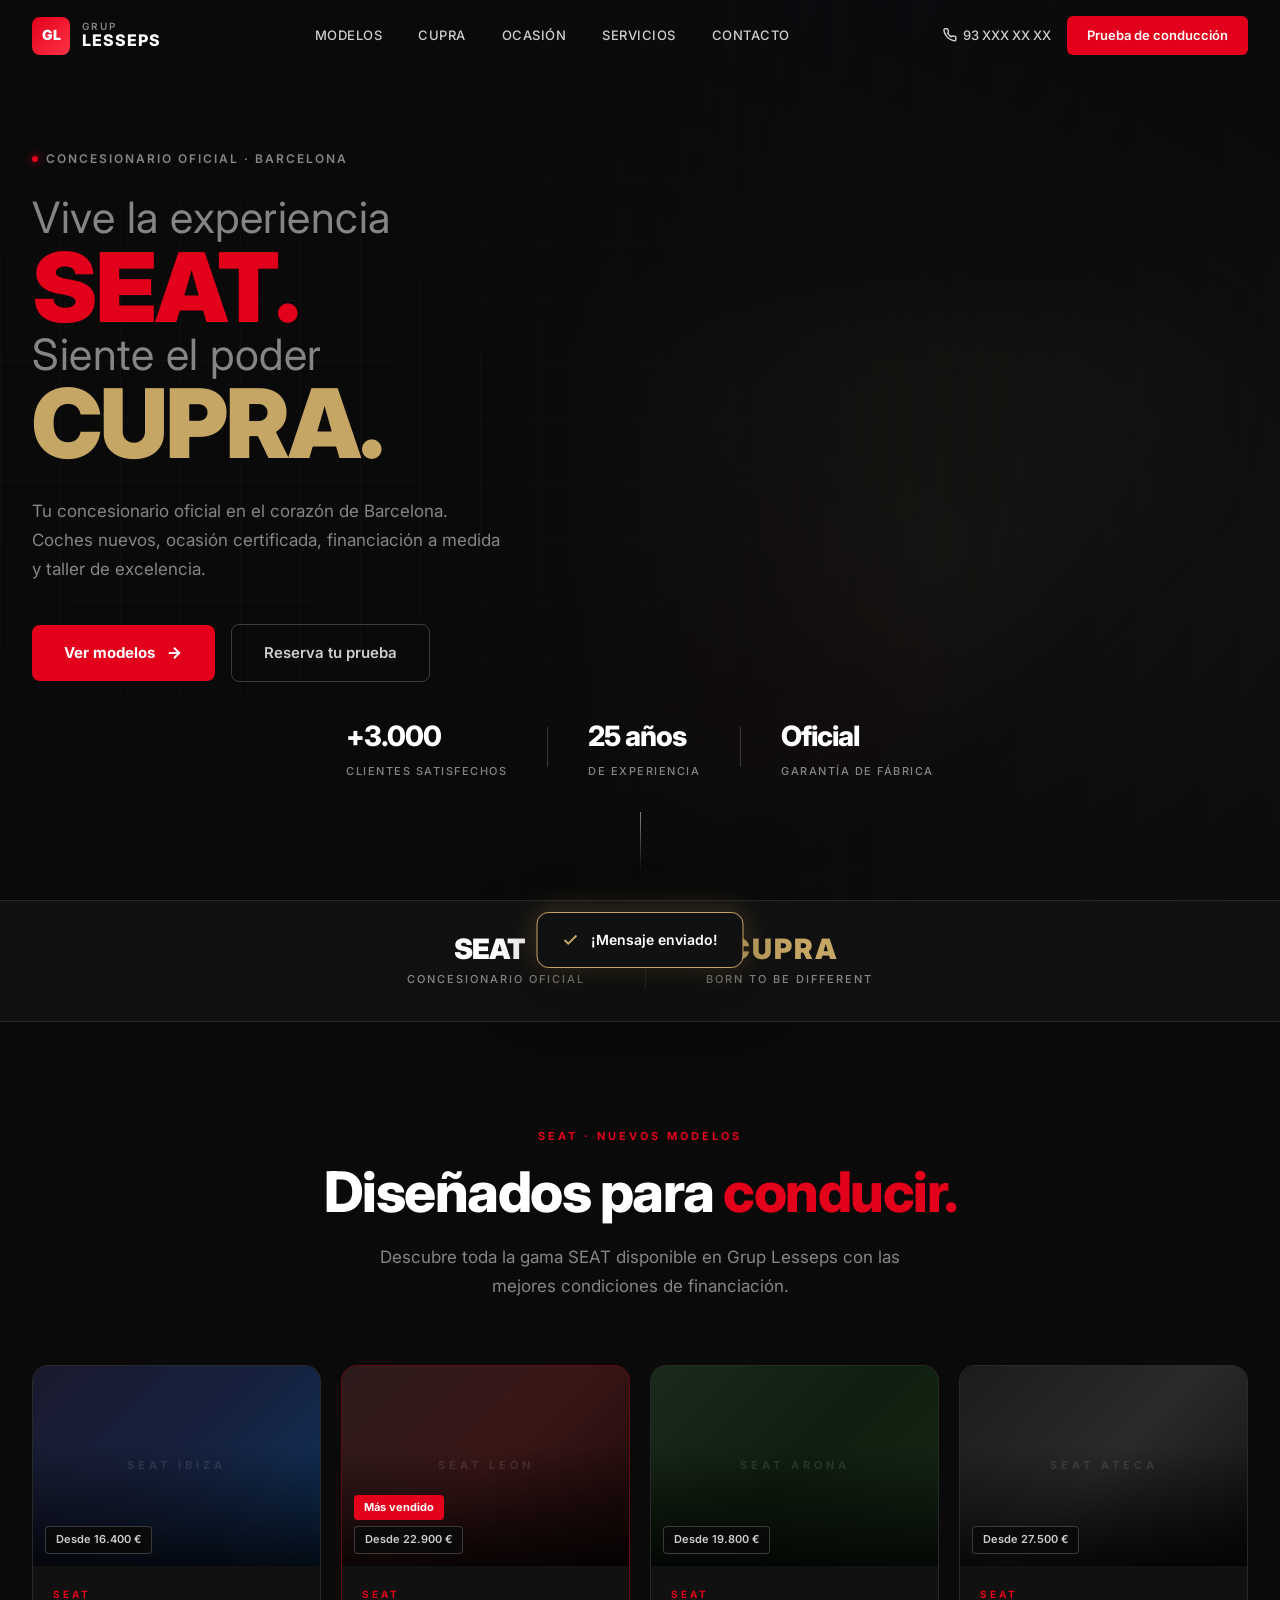
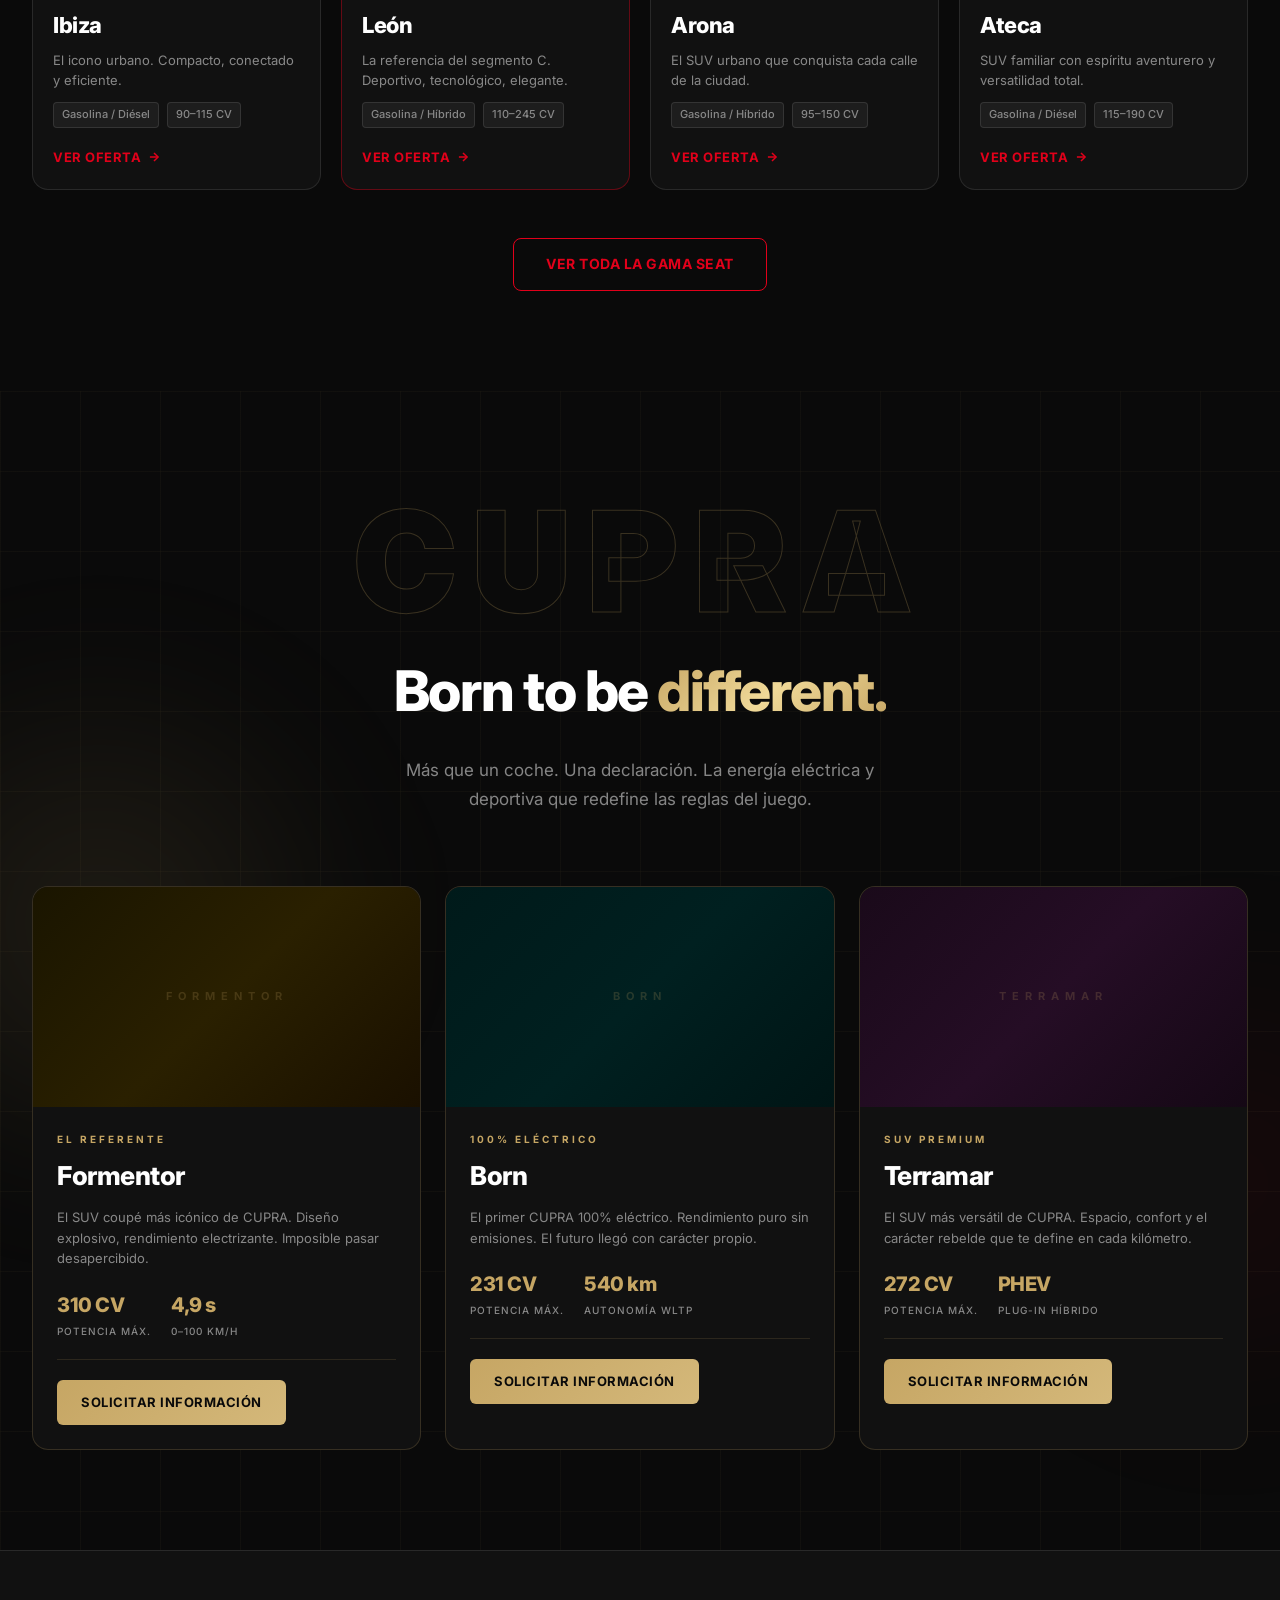
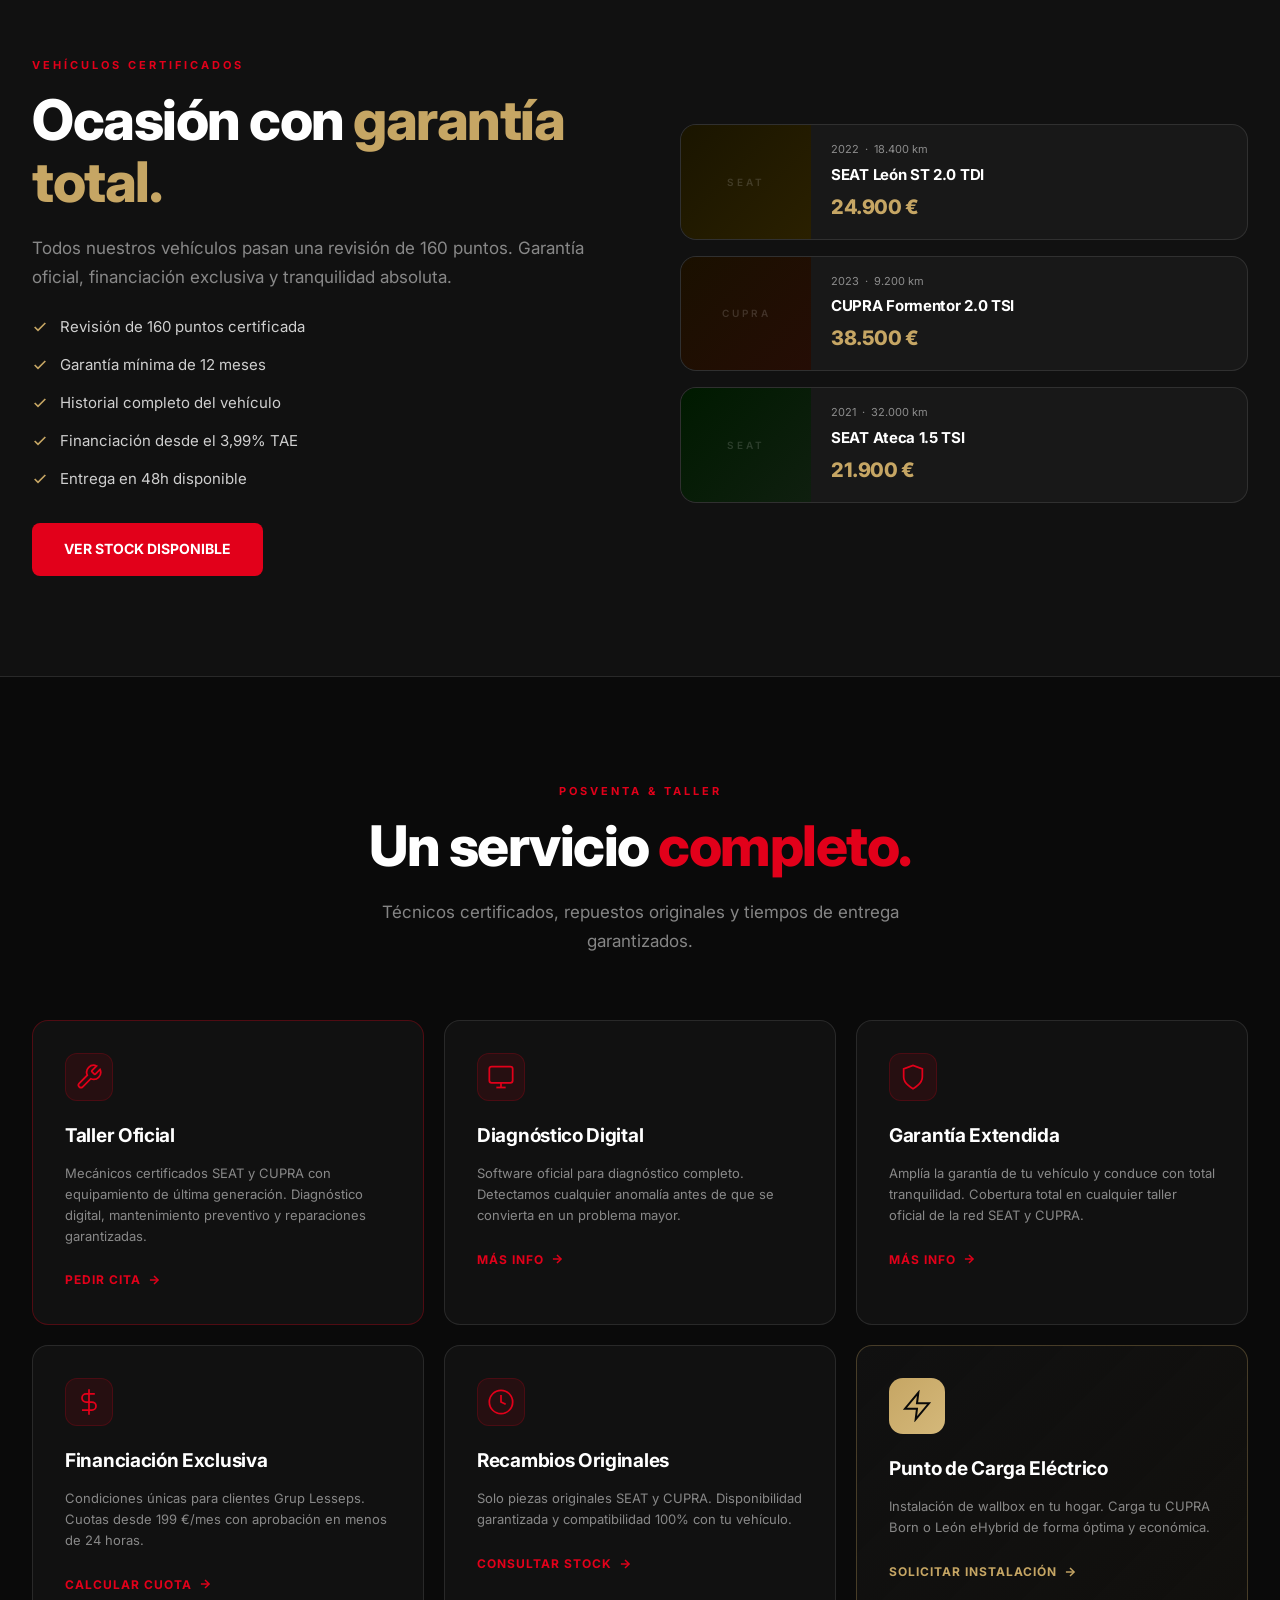
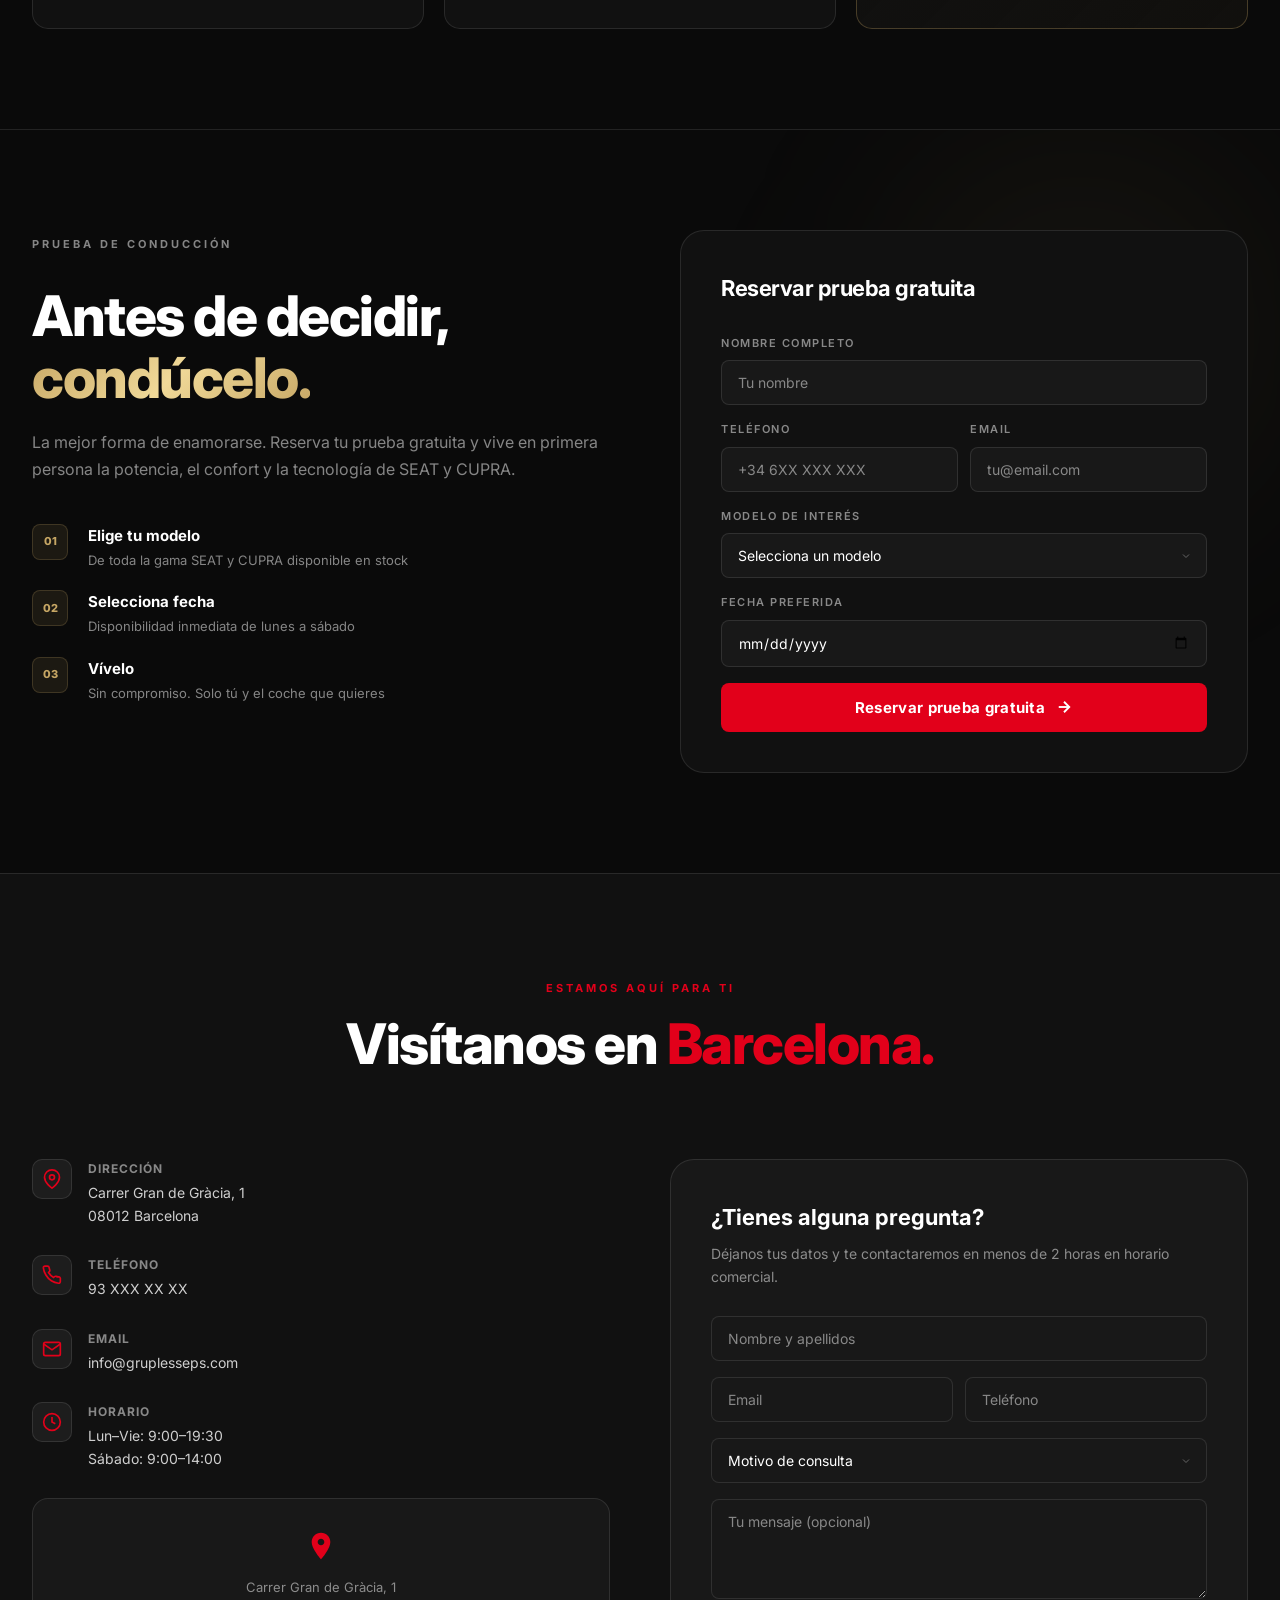
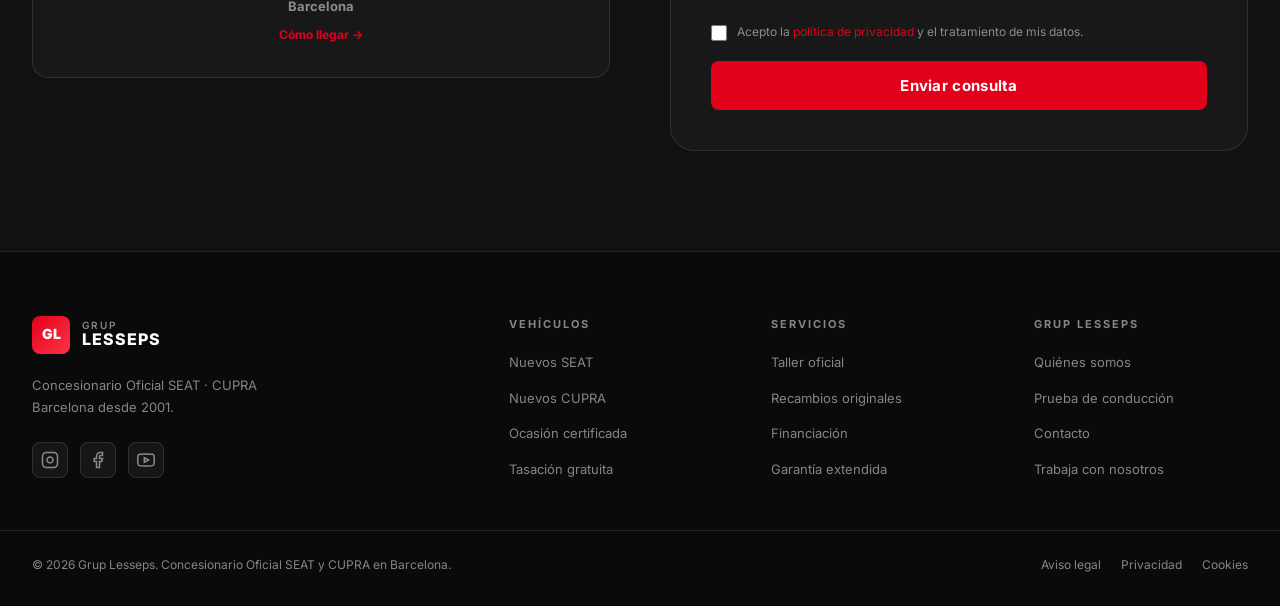
==== grup-lesseps/standalone.html @ 33f7c31c "Add standalone self-contained version of Grup Lesseps landing page Single HTML file with all CSS and" ====
<!DOCTYPE html>
<html lang="es">
<head>
<meta charset="UTF-8">
<meta name="viewport" content="width=device-width, initial-scale=1.0">
<title>Grup Lesseps | Concesionario Oficial SEAT · CUPRA · Barcelona</title>
<meta name="description" content="Concesionario oficial SEAT y CUPRA en Barcelona. Coches nuevos, vehículos de ocasión, financiación y taller oficial.">
<link rel="preconnect" href="https://fonts.googleapis.com">
<link rel="preconnect" href="https://fonts.gstatic.com" crossorigin>
<link href="https://fonts.googleapis.com/css2?family=Inter:wght@300;400;500;600;700;800;900&display=swap" rel="stylesheet">
<style>
:root{--black:#0a0a0a;--black-2:#111111;--black-3:#181818;--grey-text:#888888;--white:#ffffff;--white-80:rgba(255,255,255,0.8);--white-50:rgba(255,255,255,0.5);--white-20:rgba(255,255,255,0.2);--white-10:rgba(255,255,255,0.1);--white-05:rgba(255,255,255,0.05);--seat-red:#E2001A;--seat-red-dark:#b80015;--seat-red-glow:rgba(226,0,26,0.3);--cupra-copper:#C6A664;--cupra-copper-light:#d4b87a;--cupra-copper-glow:rgba(198,166,100,0.3);--nav-h:72px;--section-pad:100px;--container:1280px;--radius-md:16px;--radius-lg:24px;--ease:cubic-bezier(0.25,0.46,0.45,0.94);--ease-spring:cubic-bezier(0.34,1.56,0.64,1)}
*,*::before,*::after{box-sizing:border-box;margin:0;padding:0}
html{scroll-behavior:smooth}
body{background:var(--black);color:var(--white);font-family:'Inter',-apple-system,BlinkMacSystemFont,sans-serif;line-height:1.6;overflow-x:hidden;-webkit-font-smoothing:antialiased}
a{text-decoration:none;color:inherit}ul{list-style:none}
input,select,textarea,button{font-family:inherit;outline:none;border:none}
.text-accent-red{color:var(--seat-red)}.text-accent-copper{color:var(--cupra-copper)}
.cupra-gradient{background:linear-gradient(135deg,var(--cupra-copper),#f0d998,var(--cupra-copper));-webkit-background-clip:text;-webkit-text-fill-color:transparent;background-clip:text}
.seat-color{color:var(--seat-red)}.cupra-color{color:var(--cupra-copper)}
.reveal{opacity:0;transform:translateY(40px);transition:opacity .7s var(--ease),transform .7s var(--ease)}
.reveal.visible{opacity:1;transform:translateY(0)}

/* NAV */
.nav-header{position:fixed;top:0;left:0;right:0;z-index:1000;height:var(--nav-h);transition:background .4s,border-color .4s;border-bottom:1px solid transparent}
.nav-header.scrolled{background:rgba(10,10,10,.92);backdrop-filter:blur(20px);border-color:var(--white-10)}
.nav-inner{max-width:var(--container);margin:0 auto;padding:0 32px;height:100%;display:flex;align-items:center;justify-content:space-between;gap:24px}
.nav-logo{display:flex;align-items:center;gap:12px;flex-shrink:0}
.logo-mark{width:38px;height:38px;background:linear-gradient(135deg,var(--seat-red),#ff3347);border-radius:8px;display:flex;align-items:center;justify-content:center}
.logo-gl{font-size:14px;font-weight:900;color:white;letter-spacing:-.5px}
.logo-text{display:flex;flex-direction:column;line-height:1.1}
.logo-grup{font-size:10px;font-weight:600;letter-spacing:2px;color:var(--white-50);text-transform:uppercase}
.logo-lesseps{font-size:16px;font-weight:800;letter-spacing:1px}
.nav-links{display:flex;align-items:center;gap:36px}
.nav-links a{font-size:13px;font-weight:500;letter-spacing:.5px;color:var(--white-80);transition:color .2s;text-transform:uppercase}
.nav-links a:hover{color:var(--white)}
.nav-actions{display:flex;align-items:center;gap:16px;flex-shrink:0}
.btn-ghost-nav{display:flex;align-items:center;gap:6px;font-size:13px;font-weight:500;color:var(--white-80)}
.btn-primary-nav{background:var(--seat-red);color:white;padding:9px 20px;border-radius:6px;font-size:13px;font-weight:600;transition:background .2s,transform .2s}
.btn-primary-nav:hover{background:var(--seat-red-dark);transform:translateY(-1px)}
.nav-hamburger{display:none;flex-direction:column;gap:5px;background:none;cursor:pointer;padding:4px}
.nav-hamburger span{display:block;width:22px;height:2px;background:var(--white);border-radius:2px;transition:transform .3s,opacity .3s}

/* HERO */
.hero{position:relative;min-height:100vh;display:flex;flex-direction:column;justify-content:center;overflow:hidden;padding-top:var(--nav-h)}
.hero-bg{position:absolute;inset:0;z-index:0}
.hero-bg-car{position:absolute;inset:0;background:radial-gradient(ellipse 120% 80% at 70% 60%,rgba(30,30,30,.6) 0%,transparent 70%),linear-gradient(135deg,#1a1a2e 0%,#0f0f1a 30%,#0a0a0a 60%);will-change:transform}
.hero-bg-car::after{content:'';position:absolute;right:5%;bottom:10%;width:50%;height:55%;background:conic-gradient(from 200deg at 60% 80%,transparent 0%,rgba(226,0,26,.06) 20%,rgba(198,166,100,.08) 40%,transparent 60%);filter:blur(40px)}
.hero-overlay{position:absolute;inset:0;background:linear-gradient(to right,rgba(10,10,10,.97) 35%,rgba(10,10,10,.2) 100%)}
.hero-grid-overlay{position:absolute;inset:0;background-image:linear-gradient(rgba(255,255,255,.025) 1px,transparent 1px),linear-gradient(90deg,rgba(255,255,255,.025) 1px,transparent 1px);background-size:60px 60px;-webkit-mask-image:radial-gradient(ellipse 70% 80% at 15% 50%,black 20%,transparent 80%);mask-image:radial-gradient(ellipse 70% 80% at 15% 50%,black 20%,transparent 80%)}
.hero-content{position:relative;z-index:2;max-width:var(--container);margin:0 auto;padding:0 32px;width:100%}
.hero-badge{display:inline-flex;align-items:center;gap:8px;font-size:12px;font-weight:600;letter-spacing:2px;text-transform:uppercase;color:var(--white-50);margin-bottom:28px}
.badge-dot{width:6px;height:6px;border-radius:50%;background:var(--seat-red);box-shadow:0 0 10px var(--seat-red);animation:pulse-dot 2s infinite}
@keyframes pulse-dot{0%,100%{box-shadow:0 0 6px var(--seat-red)}50%{box-shadow:0 0 18px var(--seat-red),0 0 35px var(--seat-red-glow)}}
.hero-title{display:flex;flex-direction:column;gap:0;font-size:clamp(52px,7.5vw,100px);font-weight:900;line-height:1;letter-spacing:-2px;margin-bottom:28px;max-width:720px;animation:fadeInUp .9s var(--ease) both}
.hero-title-line1,.hero-title-line2{display:block;font-size:.45em;font-weight:400;letter-spacing:.5px;color:var(--white-50);margin-bottom:2px}
.hero-title-brand{display:block;line-height:.95}
.hero-sub{font-size:17px;color:var(--white-50);max-width:480px;line-height:1.7;margin-bottom:40px;animation:fadeInUp .9s .15s var(--ease) both}
.hero-ctas{display:flex;align-items:center;gap:16px;flex-wrap:wrap;animation:fadeInUp .9s .28s var(--ease) both}
.btn-hero-primary{display:inline-flex;align-items:center;gap:10px;background:var(--seat-red);color:white;padding:16px 32px;border-radius:8px;font-size:15px;font-weight:700;transition:background .25s,transform .25s,box-shadow .25s}
.btn-hero-primary:hover{background:var(--seat-red-dark);transform:translateY(-2px);box-shadow:0 12px 40px var(--seat-red-glow)}
.btn-hero-ghost{display:inline-flex;align-items:center;gap:10px;border:1.5px solid var(--white-20);color:var(--white-80);padding:16px 32px;border-radius:8px;font-size:15px;font-weight:600;transition:border-color .25s,color .25s,background .25s}
.btn-hero-ghost:hover{border-color:var(--white-50);color:white;background:var(--white-05)}
.hero-stats{position:relative;z-index:2;max-width:var(--container);margin:0 auto;padding:32px 32px 48px;display:flex;align-items:center;gap:40px;animation:fadeInUp .9s .42s var(--ease) both}
.hero-stat{display:flex;flex-direction:column;gap:4px}
.stat-val{font-size:28px;font-weight:800;letter-spacing:-1px}
.stat-label{font-size:11px;font-weight:500;color:var(--white-50);text-transform:uppercase;letter-spacing:1.5px}
.hero-stat-divider{width:1px;height:40px;background:var(--white-20)}
.hero-scroll-indicator{position:absolute;bottom:28px;left:50%;transform:translateX(-50%);z-index:2;animation:fadeInUp 1s .6s var(--ease) both}
.scroll-line{width:1px;height:60px;background:linear-gradient(to bottom,var(--white-50),transparent);animation:scroll-anim 2s ease-in-out infinite}
@keyframes scroll-anim{0%{transform:scaleY(0);transform-origin:top}50%{transform:scaleY(1);transform-origin:top}51%{transform:scaleY(1);transform-origin:bottom}100%{transform:scaleY(0);transform-origin:bottom}}
@keyframes fadeInUp{from{opacity:0;transform:translateY(30px)}to{opacity:1;transform:translateY(0)}}

/* BRANDS STRIP */
.brands-strip{background:var(--black-2);border-top:1px solid var(--white-10);border-bottom:1px solid var(--white-10);display:flex;align-items:center;justify-content:center;padding:32px}
.brand-item{display:flex;flex-direction:column;align-items:center;gap:8px;padding:0 60px}
.brand-svg-seat{height:30px;width:auto;color:var(--white)}
.brand-svg-cupra{height:30px;width:auto;color:var(--cupra-copper)}
.brand-label{font-size:11px;font-weight:500;letter-spacing:2px;text-transform:uppercase;color:var(--white-50)}
.brand-divider{width:1px;height:56px;background:var(--white-10)}

/* SECTION COMMON */
.section-header{max-width:var(--container);margin:0 auto;padding:0 32px 64px;text-align:center}
.section-tag{display:inline-block;font-size:11px;font-weight:700;letter-spacing:3px;text-transform:uppercase;color:var(--seat-red);margin-bottom:16px}
.tag-white{color:var(--white-50)!important}
.section-title{font-size:clamp(32px,5vw,56px);font-weight:800;letter-spacing:-1.5px;line-height:1.1;margin-bottom:20px}
.section-sub{font-size:17px;color:var(--white-50);max-width:560px;margin:0 auto;line-height:1.7}
.section-cta-wrap{text-align:center;margin-top:48px}
.btn-outline-red{display:inline-flex;align-items:center;gap:8px;border:1.5px solid var(--seat-red);color:var(--seat-red);padding:14px 32px;border-radius:8px;font-size:14px;font-weight:700;letter-spacing:.5px;text-transform:uppercase;transition:background .25s,color .25s}
.btn-outline-red:hover{background:var(--seat-red);color:white}
.btn-primary-red{display:inline-flex;align-items:center;gap:10px;background:var(--seat-red);color:white;padding:15px 32px;border-radius:8px;font-size:14px;font-weight:700;text-transform:uppercase;margin-top:32px;transition:background .25s,transform .25s,box-shadow .25s}
.btn-primary-red:hover{background:var(--seat-red-dark);transform:translateY(-2px);box-shadow:0 12px 40px var(--seat-red-glow)}

/* MODELS */
.models-section{padding:var(--section-pad) 0}
.models-grid{max-width:var(--container);margin:0 auto;padding:0 32px;display:grid;grid-template-columns:repeat(4,1fr);gap:20px}
.model-card{background:var(--black-2);border:1px solid var(--white-10);border-radius:var(--radius-md);overflow:hidden;transition:border-color .3s,transform .3s}
.model-card:hover{border-color:var(--seat-red);transform:translateY(-4px)}
.model-card-featured{border-color:rgba(226,0,26,.4)}
.model-img-wrap{position:relative;height:200px;overflow:hidden}
.model-img{width:100%;height:100%;position:relative;display:flex;align-items:center;justify-content:center;font-size:11px;font-weight:700;letter-spacing:4px;text-transform:uppercase;transition:transform .5s var(--ease)}
.model-card:hover .model-img{transform:scale(1.05)}
.seat-ibiza-bg{background:linear-gradient(135deg,#1a1a2e,#16213e,#0f3460)}
.seat-leon-bg{background:linear-gradient(135deg,#2d1b1b,#3a1616,#1a0808)}
.seat-arona-bg{background:linear-gradient(135deg,#1a2a1a,#0f1f0f,#162816)}
.seat-ateca-bg{background:linear-gradient(135deg,#1c1c1c,#2a2a2a,#111)}
.model-img::before{content:attr(data-label);color:rgba(255,255,255,.12);position:absolute}
.model-img-overlay{position:absolute;inset:0;display:flex;flex-direction:column;justify-content:flex-end;padding:12px;gap:6px;z-index:2;background:linear-gradient(to top,rgba(0,0,0,.8) 0%,transparent 60%)}
.model-badge{display:inline-block;background:rgba(10,10,10,.85);border:1px solid var(--white-20);color:var(--white-80);font-size:11px;font-weight:600;padding:4px 10px;border-radius:4px;width:fit-content;backdrop-filter:blur(10px)}
.model-badge-hot{display:inline-block;background:var(--seat-red);color:white;font-size:11px;font-weight:700;padding:4px 10px;border-radius:4px;width:fit-content}
.model-info{padding:20px}
.model-brand-tag{font-size:10px;font-weight:700;letter-spacing:3px;text-transform:uppercase;margin-bottom:6px}
.seat-tag{color:var(--seat-red)}.cupra-tag{color:var(--cupra-copper)}
.model-name{font-size:22px;font-weight:800;letter-spacing:-.5px;margin-bottom:8px}
.model-desc{font-size:13px;color:var(--white-50);margin-bottom:12px;line-height:1.5}
.model-specs{display:flex;gap:8px;flex-wrap:wrap;margin-bottom:16px}
.model-specs span{font-size:11px;font-weight:500;color:var(--grey-text);background:var(--white-05);border:1px solid var(--white-10);padding:3px 8px;border-radius:4px}
.model-cta{display:inline-flex;align-items:center;gap:6px;font-size:13px;font-weight:700;color:var(--seat-red);text-transform:uppercase;letter-spacing:.5px;transition:gap .2s}
.model-cta:hover{gap:10px}

/* CUPRA */
.cupra-section{position:relative;padding:var(--section-pad) 0;overflow:hidden;background:var(--black)}
.cupra-bg{position:absolute;inset:0;pointer-events:none}
.cupra-grid{position:absolute;inset:0;background-image:linear-gradient(rgba(198,166,100,.04) 1px,transparent 1px),linear-gradient(90deg,rgba(198,166,100,.04) 1px,transparent 1px);background-size:80px 80px}
.cupra-glow-left{position:absolute;left:-200px;top:20%;width:600px;height:600px;background:radial-gradient(circle,rgba(198,166,100,.12) 0%,transparent 70%);filter:blur(60px)}
.cupra-glow-right{position:absolute;right:-200px;bottom:10%;width:500px;height:500px;background:radial-gradient(circle,rgba(226,0,26,.08) 0%,transparent 70%);filter:blur(80px)}
.cupra-content{position:relative;z-index:2;max-width:var(--container);margin:0 auto;padding:0 32px}
.cupra-header{text-align:center;margin-bottom:72px}
.cupra-logo-big{font-size:clamp(60px,12vw,140px);font-weight:900;letter-spacing:16px;color:transparent;-webkit-text-stroke:1px rgba(198,166,100,.25);line-height:1;margin-bottom:16px;user-select:none}
.cupra-title{font-size:clamp(32px,5vw,56px);font-weight:800;letter-spacing:-1.5px;margin-bottom:20px}
.cupra-sub{font-size:17px;color:var(--white-50);max-width:520px;margin:0 auto;line-height:1.7}
.cupra-models-row{display:grid;grid-template-columns:repeat(3,1fr);gap:24px}
.cupra-model-card{background:var(--black-2);border:1px solid rgba(198,166,100,.2);border-radius:var(--radius-md);overflow:hidden;transition:border-color .3s,transform .3s}
.cupra-model-card:hover{border-color:var(--cupra-copper);transform:translateY(-4px)}
.cupra-car-visual{height:220px;position:relative;display:flex;align-items:center;justify-content:center}
.formentor-bg{background:linear-gradient(135deg,#1a1500,#2a2000,#1a1000)}
.born-bg{background:linear-gradient(135deg,#001a1a,#002020,#001515)}
.terramar-bg{background:linear-gradient(135deg,#1a0a1a,#250d25,#150815)}
.cupra-car-visual::after{content:attr(data-model);font-size:11px;font-weight:700;letter-spacing:6px;color:rgba(198,166,100,.2);text-transform:uppercase}
.cupra-model-content{padding:24px}
.cupra-model-label{font-size:10px;font-weight:700;letter-spacing:3px;text-transform:uppercase;color:var(--cupra-copper);margin-bottom:8px}
.cupra-model-name{font-size:26px;font-weight:800;letter-spacing:-.5px;margin-bottom:10px}
.cupra-model-content p{font-size:13px;color:var(--white-50);line-height:1.6;margin-bottom:20px}
.cupra-spec-row{display:flex;gap:20px;margin-bottom:20px;padding-bottom:20px;border-bottom:1px solid rgba(198,166,100,.15)}
.cupra-spec{display:flex;flex-direction:column;gap:2px}
.cupra-spec-val{font-size:20px;font-weight:800;color:var(--cupra-copper);letter-spacing:-.5px}
.cupra-spec-key{font-size:10px;font-weight:500;letter-spacing:1px;text-transform:uppercase;color:var(--white-50)}
.btn-cupra{display:inline-flex;align-items:center;gap:8px;background:linear-gradient(135deg,var(--cupra-copper),var(--cupra-copper-light));color:#0a0a0a;padding:12px 24px;border-radius:6px;font-size:13px;font-weight:700;letter-spacing:.5px;text-transform:uppercase;transition:transform .25s,box-shadow .25s}
.btn-cupra:hover{transform:translateY(-2px);box-shadow:0 10px 30px var(--cupra-copper-glow)}

/* OCASIÓN */
.ocasion-section{padding:var(--section-pad) 0;background:var(--black-2);border-top:1px solid var(--white-10);border-bottom:1px solid var(--white-10)}
.ocasion-inner{max-width:var(--container);margin:0 auto;padding:0 32px;display:grid;grid-template-columns:1fr 1fr;gap:80px;align-items:center}
.ocasion-checks{display:flex;flex-direction:column;gap:14px;margin-top:24px}
.ocasion-checks li{display:flex;align-items:center;gap:12px;font-size:15px;color:var(--white-80)}
.ocasion-checks li svg{color:var(--cupra-copper);flex-shrink:0}
.ocasion-cards{display:flex;flex-direction:column;gap:16px}
.occ-card{background:var(--black-3);border:1px solid var(--white-10);border-radius:var(--radius-md);overflow:hidden;display:flex;transition:border-color .3s,transform .25s}
.occ-card:hover{border-color:rgba(198,166,100,.3);transform:translateX(4px)}
.occ-img{width:130px;flex-shrink:0;display:flex;align-items:center;justify-content:center;font-size:10px;letter-spacing:3px;font-weight:600;color:rgba(255,255,255,.15);text-transform:uppercase}
.occ-img-1{background:linear-gradient(135deg,#1a1500,#2a2000)}
.occ-img-2{background:linear-gradient(135deg,#1a1000,#250d05)}
.occ-img-3{background:linear-gradient(135deg,#001a00,#0f1f0f)}
.occ-info{padding:16px 20px;display:flex;flex-direction:column;justify-content:center;gap:4px}
.occ-meta{display:flex;align-items:center;gap:6px;font-size:11px;color:var(--white-50)}
.occ-name{font-size:15px;font-weight:700;letter-spacing:-.3px}
.occ-price{font-size:20px;font-weight:800;color:var(--cupra-copper);letter-spacing:-.5px}

/* SERVICIOS */
.servicios-section{padding:var(--section-pad) 0}
.servicios-bento{max-width:var(--container);margin:0 auto;padding:0 32px;display:grid;grid-template-columns:repeat(3,1fr);gap:20px}
.serv-card{background:var(--black-2);border:1px solid var(--white-10);border-radius:var(--radius-md);padding:32px;transition:border-color .3s,transform .3s}
.serv-card:hover{border-color:var(--seat-red);transform:translateY(-3px)}
.serv-card-lg{border-color:rgba(226,0,26,.3)}
.serv-icon{width:48px;height:48px;background:rgba(226,0,26,.1);border:1px solid rgba(226,0,26,.2);border-radius:12px;display:flex;align-items:center;justify-content:center;margin-bottom:20px;color:var(--seat-red)}
.serv-card h3{font-size:19px;font-weight:700;margin-bottom:12px;letter-spacing:-.3px}
.serv-card p{font-size:13px;color:var(--white-50);line-height:1.6;margin-bottom:20px}
.serv-link{display:inline-flex;align-items:center;gap:6px;font-size:12px;font-weight:700;color:var(--seat-red);text-transform:uppercase;letter-spacing:1px;transition:gap .2s}
.serv-link:hover{gap:10px}
.serv-card-electric{border-color:rgba(198,166,100,.3);background:linear-gradient(135deg,var(--black-2),rgba(198,166,100,.04))}
.serv-card-electric:hover{border-color:var(--cupra-copper)}
.serv-electric-icon{width:56px;height:56px;background:linear-gradient(135deg,var(--cupra-copper),var(--cupra-copper-light));border-radius:14px;display:flex;align-items:center;justify-content:center;margin-bottom:20px;color:#0a0a0a}
.serv-card-electric .serv-link{color:var(--cupra-copper)}

/* TEST DRIVE */
.test-drive-section{background:var(--black);border-top:1px solid var(--white-10);padding:var(--section-pad) 0;position:relative;overflow:hidden}
.test-drive-section::before{content:'';position:absolute;top:-100px;right:-100px;width:600px;height:600px;background:radial-gradient(circle,rgba(198,166,100,.08) 0%,transparent 70%);filter:blur(80px);pointer-events:none}
.test-drive-inner{max-width:var(--container);margin:0 auto;padding:0 32px;display:grid;grid-template-columns:1fr 1fr;gap:80px;align-items:start}
.td-title{font-size:clamp(36px,5vw,56px);font-weight:800;letter-spacing:-1.5px;line-height:1.1;margin-bottom:20px;margin-top:16px}
.td-sub{font-size:16px;color:var(--white-50);line-height:1.7;margin-bottom:40px}
.td-highlights{display:flex;flex-direction:column;gap:20px}
.td-hi{display:flex;align-items:flex-start;gap:20px}
.td-hi-icon{font-size:11px;font-weight:800;color:var(--cupra-copper);background:rgba(198,166,100,.1);border:1px solid rgba(198,166,100,.2);width:36px;height:36px;border-radius:8px;display:flex;align-items:center;justify-content:center;flex-shrink:0}
.td-hi strong{display:block;font-size:15px;font-weight:700;margin-bottom:2px}
.td-hi p{font-size:13px;color:var(--white-50)}
.td-form-card{background:var(--black-2);border:1px solid var(--white-10);border-radius:var(--radius-lg);padding:40px}
.td-form-title{font-size:22px;font-weight:700;letter-spacing:-.5px;margin-bottom:28px}

/* FORMS */
.form-group{margin-bottom:16px}
.form-group label{display:block;font-size:11px;font-weight:600;letter-spacing:1.5px;text-transform:uppercase;color:var(--white-50);margin-bottom:8px}
.form-group input,.form-group select,.form-group textarea{width:100%;background:var(--black-3);border:1px solid var(--white-10);border-radius:8px;padding:13px 16px;font-size:14px;color:var(--white);transition:border-color .2s;-webkit-appearance:none;appearance:none}
.form-group input::placeholder,.form-group textarea::placeholder{color:var(--grey-text)}
.form-group input:focus,.form-group select:focus,.form-group textarea:focus{border-color:var(--cupra-copper)}
.form-group select{background-image:url("data:image/svg+xml,%3Csvg xmlns='http://www.w3.org/2000/svg' width='12' height='12' viewBox='0 0 24 24' fill='none' stroke='%23666' stroke-width='2'%3E%3Cpolyline points='6 9 12 15 18 9'/%3E%3C/svg%3E");background-repeat:no-repeat;background-position:right 14px center;padding-right:40px;cursor:pointer}
.form-group select option{background:#1a1a1a}
.form-group textarea{resize:vertical;min-height:100px}
.form-row-2{display:grid;grid-template-columns:1fr 1fr;gap:12px}
.check-label{display:flex;align-items:flex-start;gap:10px;font-size:12px;color:var(--white-50);cursor:pointer;margin-bottom:20px;line-height:1.5}
.check-label input[type="checkbox"]{width:16px;height:16px;flex-shrink:0;margin-top:2px;accent-color:var(--seat-red)}
.check-label a{color:var(--seat-red)}
.btn-form-submit{width:100%;background:var(--seat-red);color:white;padding:15px 24px;border-radius:8px;font-size:15px;font-weight:700;cursor:pointer;display:flex;align-items:center;justify-content:center;gap:10px;transition:background .25s,transform .25s,box-shadow .25s;letter-spacing:.3px}
.btn-form-submit:hover{background:var(--seat-red-dark);transform:translateY(-2px);box-shadow:0 10px 30px var(--seat-red-glow)}
.td-form{display:flex;flex-direction:column}

/* CONTACTO */
.contacto-section{padding:var(--section-pad) 0;background:var(--black-2);border-top:1px solid var(--white-10)}
.contacto-inner{max-width:var(--container);margin:0 auto;padding:0 32px;display:grid;grid-template-columns:1fr 1fr;gap:60px;align-items:start}
.contact-block{display:flex;align-items:flex-start;gap:16px;margin-bottom:28px}
.contact-icon{width:40px;height:40px;background:var(--white-05);border:1px solid var(--white-10);border-radius:10px;display:flex;align-items:center;justify-content:center;flex-shrink:0;color:var(--seat-red)}
.contact-block strong{display:block;font-size:12px;font-weight:700;letter-spacing:1px;text-transform:uppercase;color:var(--white-50);margin-bottom:4px}
.contact-block p{font-size:14px;color:var(--white-80);line-height:1.6}
.contact-block a{color:var(--white-80);transition:color .2s}
.contact-block a:hover{color:var(--seat-red)}
.map-placeholder{background:var(--black-3);border:1px solid var(--white-10);border-radius:var(--radius-md);height:180px;display:flex;align-items:center;justify-content:center;margin-top:8px}
.map-inner{text-align:center}
.map-pin-icon{color:var(--seat-red);margin:0 auto 8px}
.map-inner p{font-size:13px;color:var(--white-50);line-height:1.5}
.map-link{display:inline-block;margin-top:8px;font-size:12px;font-weight:700;color:var(--seat-red)}
.contact-form-card{background:var(--black-3);border:1px solid var(--white-10);border-radius:var(--radius-lg);padding:40px}
.contact-form-card h3{font-size:22px;font-weight:700;margin-bottom:8px}
.contact-form-card>p{font-size:14px;color:var(--white-50);margin-bottom:28px;line-height:1.6}

/* FOOTER */
.footer{background:var(--black);border-top:1px solid var(--white-10);padding:64px 0 32px}
.footer-top{max-width:var(--container);margin:0 auto;padding:0 32px 48px;display:grid;grid-template-columns:2fr 1fr 1fr 1fr;gap:48px;border-bottom:1px solid var(--white-10)}
.footer-brand .footer-logo{display:flex;align-items:center;gap:12px;margin-bottom:20px}
.footer-tagline{font-size:13px;color:var(--white-50);line-height:1.7;margin-bottom:24px}
.footer-socials{display:flex;gap:12px}
.social-link{width:36px;height:36px;background:var(--white-05);border:1px solid var(--white-10);border-radius:8px;display:flex;align-items:center;justify-content:center;color:var(--white-50);transition:background .2s,color .2s,border-color .2s}
.social-link:hover{background:var(--seat-red);border-color:var(--seat-red);color:white}
.footer-links-group h4{font-size:11px;font-weight:700;letter-spacing:2px;text-transform:uppercase;color:var(--white-50);margin-bottom:16px}
.footer-links-group ul{display:flex;flex-direction:column;gap:10px}
.footer-links-group a{font-size:13px;color:var(--white-50);transition:color .2s}
.footer-links-group a:hover{color:var(--white)}
.footer-bottom{max-width:var(--container);margin:0 auto;padding:24px 32px 0;display:flex;align-items:center;justify-content:space-between;flex-wrap:wrap;gap:16px}
.footer-bottom p{font-size:12px;color:var(--white-50)}
.footer-legal{display:flex;gap:20px}
.footer-legal a{font-size:12px;color:var(--white-50);transition:color .2s}
.footer-legal a:hover{color:var(--white)}

/* TOAST */
.toast{position:fixed;bottom:32px;left:50%;transform:translateX(-50%) translateY(100px);background:var(--black-2);border:1px solid var(--cupra-copper);border-radius:12px;padding:16px 24px;display:flex;align-items:center;gap:12px;font-size:14px;font-weight:600;color:var(--white);box-shadow:0 20px 60px rgba(0,0,0,.5),0 0 30px var(--cupra-copper-glow);z-index:9999;transition:transform .4s var(--ease-spring);white-space:nowrap}
.toast svg{color:var(--cupra-copper)}
.toast.show{transform:translateX(-50%) translateY(0)}

/* RESPONSIVE */
@media(max-width:1100px){.models-grid{grid-template-columns:repeat(2,1fr)}.cupra-models-row{grid-template-columns:repeat(2,1fr)}.footer-top{grid-template-columns:1fr 1fr}}
@media(max-width:900px){:root{--section-pad:72px}.nav-links{display:none}.btn-ghost-nav{display:none}.nav-hamburger{display:flex}.nav-links.open{display:flex;flex-direction:column;position:fixed;inset:var(--nav-h) 0 0 0;background:rgba(10,10,10,.97);backdrop-filter:blur(20px);padding:32px;gap:24px;z-index:999}.nav-links.open a{font-size:20px}.hero-stats{flex-wrap:wrap;gap:24px}.hero-stat-divider{display:none}.ocasion-inner,.test-drive-inner,.contacto-inner{grid-template-columns:1fr;gap:48px}.servicios-bento{grid-template-columns:repeat(2,1fr)}.brands-strip{flex-direction:column;gap:24px}.brand-item{padding:0}.brand-divider{width:80px;height:1px}}
@media(max-width:640px){:root{--section-pad:56px}.nav-inner,.hero-content,.hero-stats,.cupra-content,.ocasion-inner,.test-drive-inner,.contacto-inner{padding-left:20px;padding-right:20px}.section-header{padding:0 20px 48px}.models-grid,.servicios-bento{grid-template-columns:1fr;padding:0 20px}.cupra-models-row{grid-template-columns:1fr}.footer-top{grid-template-columns:1fr;padding:0 20px 48px}.footer-bottom{padding:24px 20px 0;flex-direction:column;align-items:flex-start}.td-form-card,.contact-form-card{padding:24px 20px}.form-row-2{grid-template-columns:1fr}.hero-ctas{flex-direction:column;align-items:flex-start}.btn-hero-primary,.btn-hero-ghost{width:100%;justify-content:center}.cupra-logo-big{letter-spacing:6px}}
</style>
</head>
<body>

<!-- NAV -->
<header class="nav-header" id="navbar">
  <div class="nav-inner">
    <a href="#" class="nav-logo">
      <div class="logo-mark"><span class="logo-gl">GL</span></div>
      <div class="logo-text">
        <span class="logo-grup">GRUP</span>
        <span class="logo-lesseps">LESSEPS</span>
      </div>
    </a>
    <nav class="nav-links" id="navLinks">
      <a href="#modelos">Modelos</a>
      <a href="#cupra">CUPRA</a>
      <a href="#ocasion">Ocasión</a>
      <a href="#servicios">Servicios</a>
      <a href="#contacto">Contacto</a>
    </nav>
    <div class="nav-actions">
      <a href="tel:+34930000000" class="btn-ghost-nav">
        <svg width="14" height="14" viewBox="0 0 24 24" fill="none" stroke="currentColor" stroke-width="2.5"><path d="M22 16.92v3a2 2 0 0 1-2.18 2 19.79 19.79 0 0 1-8.63-3.07A19.5 19.5 0 0 1 4.69 12 19.79 19.79 0 0 1 1.61 3.5 2 2 0 0 1 3.6 1.36h3a2 2 0 0 1 2 1.72 12.84 12.84 0 0 0 .7 2.81 2 2 0 0 1-.45 2.11L7.91 9a16 16 0 0 0 6 6l.92-.92a2 2 0 0 1 2.11-.45 12.84 12.84 0 0 0 2.81.7A2 2 0 0 1 22 16.92z"/></svg>
        93 XXX XX XX
      </a>
      <a href="#test-drive" class="btn-primary-nav">Prueba de conducción</a>
      <button class="nav-hamburger" id="navHamburger" aria-label="Menú">
        <span></span><span></span><span></span>
      </button>
    </div>
  </div>
</header>

<!-- HERO -->
<section class="hero" id="inicio">
  <div class="hero-bg">
    <div class="hero-bg-car" id="heroBgCar"></div>
    <div class="hero-overlay"></div>
    <div class="hero-grid-overlay"></div>
  </div>
  <div class="hero-content">
    <div class="hero-badge"><span class="badge-dot"></span>Concesionario Oficial · Barcelona</div>
    <h1 class="hero-title">
      <span class="hero-title-line1">Vive la experiencia</span>
      <span class="hero-title-brand seat-color">SEAT.</span>
      <span class="hero-title-line2">Siente el poder</span>
      <span class="hero-title-brand cupra-color">CUPRA.</span>
    </h1>
    <p class="hero-sub">Tu concesionario oficial en el corazón de Barcelona. Coches nuevos, ocasión certificada, financiación a medida y taller de excelencia.</p>
    <div class="hero-ctas">
      <a href="#modelos" class="btn-hero-primary">
        Ver modelos
        <svg width="18" height="18" viewBox="0 0 24 24" fill="none" stroke="currentColor" stroke-width="2.5"><line x1="5" y1="12" x2="19" y2="12"/><polyline points="12 5 19 12 12 19"/></svg>
      </a>
      <a href="#test-drive" class="btn-hero-ghost">Reserva tu prueba</a>
    </div>
  </div>
  <div class="hero-stats">
    <div class="hero-stat"><span class="stat-val">+3.000</span><span class="stat-label">Clientes satisfechos</span></div>
    <div class="hero-stat-divider"></div>
    <div class="hero-stat"><span class="stat-val">25 años</span><span class="stat-label">De experiencia</span></div>
    <div class="hero-stat-divider"></div>
    <div class="hero-stat"><span class="stat-val">Oficial</span><span class="stat-label">Garantía de fábrica</span></div>
  </div>
  <a href="#modelos" class="hero-scroll-indicator" aria-label="Scroll"><div class="scroll-line"></div></a>
</section>

<!-- BRANDS STRIP -->
<section class="brands-strip">
  <div class="brand-item">
    <svg class="brand-svg-seat" viewBox="0 0 90 32"><text y="28" font-family="Inter,sans-serif" font-weight="900" font-size="30" letter-spacing="-1" fill="currentColor">SEAT</text></svg>
    <span class="brand-label">Concesionario Oficial</span>
  </div>
  <div class="brand-divider"></div>
  <div class="brand-item">
    <svg class="brand-svg-cupra" viewBox="0 0 130 32"><text y="28" font-family="Inter,sans-serif" font-weight="900" font-size="30" letter-spacing="2" fill="currentColor">CUPRA</text></svg>
    <span class="brand-label">Born To Be Different</span>
  </div>
</section>

<!-- MODELOS SEAT -->
<section class="models-section" id="modelos">
  <div class="section-header">
    <div class="section-tag">SEAT · Nuevos Modelos</div>
    <h2 class="section-title">Diseñados para <span class="text-accent-red">conducir.</span></h2>
    <p class="section-sub">Descubre toda la gama SEAT disponible en Grup Lesseps con las mejores condiciones de financiación.</p>
  </div>
  <div class="models-grid">
    <div class="model-card reveal">
      <div class="model-img-wrap">
        <div class="model-img seat-ibiza-bg" data-label="SEAT IBIZA"></div>
        <div class="model-img-overlay"><span class="model-badge">Desde 16.400 €</span></div>
      </div>
      <div class="model-info">
        <div class="model-brand-tag seat-tag">SEAT</div>
        <h3 class="model-name">Ibiza</h3>
        <p class="model-desc">El icono urbano. Compacto, conectado y eficiente.</p>
        <div class="model-specs"><span>Gasolina / Diésel</span><span>90–115 CV</span></div>
        <a href="#contacto" class="model-cta">Ver oferta <svg width="14" height="14" viewBox="0 0 24 24" fill="none" stroke="currentColor" stroke-width="2.5"><line x1="5" y1="12" x2="19" y2="12"/><polyline points="12 5 19 12 12 19"/></svg></a>
      </div>
    </div>
    <div class="model-card model-card-featured reveal">
      <div class="model-img-wrap">
        <div class="model-img seat-leon-bg" data-label="SEAT LEÓN"></div>
        <div class="model-img-overlay">
          <span class="model-badge-hot">Más vendido</span>
          <span class="model-badge">Desde 22.900 €</span>
        </div>
      </div>
      <div class="model-info">
        <div class="model-brand-tag seat-tag">SEAT</div>
        <h3 class="model-name">León</h3>
        <p class="model-desc">La referencia del segmento C. Deportivo, tecnológico, elegante.</p>
        <div class="model-specs"><span>Gasolina / Híbrido</span><span>110–245 CV</span></div>
        <a href="#contacto" class="model-cta">Ver oferta <svg width="14" height="14" viewBox="0 0 24 24" fill="none" stroke="currentColor" stroke-width="2.5"><line x1="5" y1="12" x2="19" y2="12"/><polyline points="12 5 19 12 12 19"/></svg></a>
      </div>
    </div>
    <div class="model-card reveal">
      <div class="model-img-wrap">
        <div class="model-img seat-arona-bg" data-label="SEAT ARONA"></div>
        <div class="model-img-overlay"><span class="model-badge">Desde 19.800 €</span></div>
      </div>
      <div class="model-info">
        <div class="model-brand-tag seat-tag">SEAT</div>
        <h3 class="model-name">Arona</h3>
        <p class="model-desc">El SUV urbano que conquista cada calle de la ciudad.</p>
        <div class="model-specs"><span>Gasolina / Híbrido</span><span>95–150 CV</span></div>
        <a href="#contacto" class="model-cta">Ver oferta <svg width="14" height="14" viewBox="0 0 24 24" fill="none" stroke="currentColor" stroke-width="2.5"><line x1="5" y1="12" x2="19" y2="12"/><polyline points="12 5 19 12 12 19"/></svg></a>
      </div>
    </div>
    <div class="model-card reveal">
      <div class="model-img-wrap">
        <div class="model-img seat-ateca-bg" data-label="SEAT ATECA"></div>
        <div class="model-img-overlay"><span class="model-badge">Desde 27.500 €</span></div>
      </div>
      <div class="model-info">
        <div class="model-brand-tag seat-tag">SEAT</div>
        <h3 class="model-name">Ateca</h3>
        <p class="model-desc">SUV familiar con espíritu aventurero y versatilidad total.</p>
        <div class="model-specs"><span>Gasolina / Diésel</span><span>115–190 CV</span></div>
        <a href="#contacto" class="model-cta">Ver oferta <svg width="14" height="14" viewBox="0 0 24 24" fill="none" stroke="currentColor" stroke-width="2.5"><line x1="5" y1="12" x2="19" y2="12"/><polyline points="12 5 19 12 12 19"/></svg></a>
      </div>
    </div>
  </div>
  <div class="section-cta-wrap"><a href="#contacto" class="btn-outline-red">Ver toda la gama SEAT</a></div>
</section>

<!-- CUPRA -->
<section class="cupra-section" id="cupra">
  <div class="cupra-bg">
    <div class="cupra-grid"></div>
    <div class="cupra-glow-left"></div>
    <div class="cupra-glow-right"></div>
  </div>
  <div class="cupra-content">
    <div class="cupra-header">
      <div class="cupra-logo-big">CUPRA</div>
      <h2 class="cupra-title">Born to be <span class="cupra-gradient">different.</span></h2>
      <p class="cupra-sub">Más que un coche. Una declaración. La energía eléctrica y deportiva que redefine las reglas del juego.</p>
    </div>
    <div class="cupra-models-row">
      <div class="cupra-model-card reveal">
        <div class="cupra-car-visual formentor-bg" data-model="FORMENTOR"></div>
        <div class="cupra-model-content">
          <div class="cupra-model-label">El referente</div>
          <h3 class="cupra-model-name">Formentor</h3>
          <p>El SUV coupé más icónico de CUPRA. Diseño explosivo, rendimiento electrizante. Imposible pasar desapercibido.</p>
          <div class="cupra-spec-row">
            <div class="cupra-spec"><span class="cupra-spec-val">310 CV</span><span class="cupra-spec-key">Potencia máx.</span></div>
            <div class="cupra-spec"><span class="cupra-spec-val">4,9 s</span><span class="cupra-spec-key">0–100 km/h</span></div>
          </div>
          <a href="#contacto" class="btn-cupra">Solicitar información</a>
        </div>
      </div>
      <div class="cupra-model-card reveal">
        <div class="cupra-car-visual born-bg" data-model="BORN"></div>
        <div class="cupra-model-content">
          <div class="cupra-model-label">100% Eléctrico</div>
          <h3 class="cupra-model-name">Born</h3>
          <p>El primer CUPRA 100% eléctrico. Rendimiento puro sin emisiones. El futuro llegó con carácter propio.</p>
          <div class="cupra-spec-row">
            <div class="cupra-spec"><span class="cupra-spec-val">231 CV</span><span class="cupra-spec-key">Potencia máx.</span></div>
            <div class="cupra-spec"><span class="cupra-spec-val">540 km</span><span class="cupra-spec-key">Autonomía WLTP</span></div>
          </div>
          <a href="#contacto" class="btn-cupra">Solicitar información</a>
        </div>
      </div>
      <div class="cupra-model-card reveal">
        <div class="cupra-car-visual terramar-bg" data-model="TERRAMAR"></div>
        <div class="cupra-model-content">
          <div class="cupra-model-label">SUV Premium</div>
          <h3 class="cupra-model-name">Terramar</h3>
          <p>El SUV más versátil de CUPRA. Espacio, confort y el carácter rebelde que te define en cada kilómetro.</p>
          <div class="cupra-spec-row">
            <div class="cupra-spec"><span class="cupra-spec-val">272 CV</span><span class="cupra-spec-key">Potencia máx.</span></div>
            <div class="cupra-spec"><span class="cupra-spec-val">PHEV</span><span class="cupra-spec-key">Plug-in Híbrido</span></div>
          </div>
          <a href="#contacto" class="btn-cupra">Solicitar información</a>
        </div>
      </div>
    </div>
  </div>
</section>

<!-- OCASION -->
<section class="ocasion-section" id="ocasion">
  <div class="ocasion-inner">
    <div class="ocasion-text reveal">
      <div class="section-tag">Vehículos Certificados</div>
      <h2 class="section-title">Ocasión con <span class="text-accent-copper">garantía total.</span></h2>
      <p class="section-sub" style="margin:0">Todos nuestros vehículos pasan una revisión de 160 puntos. Garantía oficial, financiación exclusiva y tranquilidad absoluta.</p>
      <ul class="ocasion-checks">
        <li><svg width="16" height="16" viewBox="0 0 24 24" fill="none" stroke="currentColor" stroke-width="2.5"><polyline points="20 6 9 17 4 12"/></svg>Revisión de 160 puntos certificada</li>
        <li><svg width="16" height="16" viewBox="0 0 24 24" fill="none" stroke="currentColor" stroke-width="2.5"><polyline points="20 6 9 17 4 12"/></svg>Garantía mínima de 12 meses</li>
        <li><svg width="16" height="16" viewBox="0 0 24 24" fill="none" stroke="currentColor" stroke-width="2.5"><polyline points="20 6 9 17 4 12"/></svg>Historial completo del vehículo</li>
        <li><svg width="16" height="16" viewBox="0 0 24 24" fill="none" stroke="currentColor" stroke-width="2.5"><polyline points="20 6 9 17 4 12"/></svg>Financiación desde el 3,99% TAE</li>
        <li><svg width="16" height="16" viewBox="0 0 24 24" fill="none" stroke="currentColor" stroke-width="2.5"><polyline points="20 6 9 17 4 12"/></svg>Entrega en 48h disponible</li>
      </ul>
      <a href="#contacto" class="btn-primary-red">Ver stock disponible</a>
    </div>
    <div class="ocasion-cards reveal">
      <div class="occ-card">
        <div class="occ-img occ-img-1">SEAT</div>
        <div class="occ-info">
          <div class="occ-meta"><span>2022</span><span>·</span><span>18.400 km</span></div>
          <div class="occ-name">SEAT León ST 2.0 TDI</div>
          <div class="occ-price">24.900 €</div>
        </div>
      </div>
      <div class="occ-card">
        <div class="occ-img occ-img-2">CUPRA</div>
        <div class="occ-info">
          <div class="occ-meta"><span>2023</span><span>·</span><span>9.200 km</span></div>
          <div class="occ-name">CUPRA Formentor 2.0 TSI</div>
          <div class="occ-price">38.500 €</div>
        </div>
      </div>
      <div class="occ-card">
        <div class="occ-img occ-img-3">SEAT</div>
        <div class="occ-info">
          <div class="occ-meta"><span>2021</span><span>·</span><span>32.000 km</span></div>
          <div class="occ-name">SEAT Ateca 1.5 TSI</div>
          <div class="occ-price">21.900 €</div>
        </div>
      </div>
    </div>
  </div>
</section>

<!-- SERVICIOS -->
<section class="servicios-section" id="servicios">
  <div class="section-header">
    <div class="section-tag">Posventa &amp; Taller</div>
    <h2 class="section-title">Un servicio <span class="text-accent-red">completo.</span></h2>
    <p class="section-sub">Técnicos certificados, repuestos originales y tiempos de entrega garantizados.</p>
  </div>
  <div class="servicios-bento">
    <div class="serv-card serv-card-lg reveal">
      <div class="serv-icon"><svg width="28" height="28" viewBox="0 0 24 24" fill="none" stroke="currentColor" stroke-width="1.5"><path d="M14.7 6.3a1 1 0 0 0 0 1.4l1.6 1.6a1 1 0 0 0 1.4 0l3.77-3.77a6 6 0 0 1-7.94 7.94l-6.91 6.91a2.12 2.12 0 0 1-3-3l6.91-6.91a6 6 0 0 1 7.94-7.94l-3.76 3.76z"/></svg></div>
      <h3>Taller Oficial</h3>
      <p>Mecánicos certificados SEAT y CUPRA con equipamiento de última generación. Diagnóstico digital, mantenimiento preventivo y reparaciones garantizadas.</p>
      <a href="#contacto" class="serv-link">Pedir cita <svg width="14" height="14" viewBox="0 0 24 24" fill="none" stroke="currentColor" stroke-width="2.5"><line x1="5" y1="12" x2="19" y2="12"/><polyline points="12 5 19 12 12 19"/></svg></a>
    </div>
    <div class="serv-card reveal">
      <div class="serv-icon"><svg width="28" height="28" viewBox="0 0 24 24" fill="none" stroke="currentColor" stroke-width="1.5"><rect x="2" y="3" width="20" height="14" rx="2"/><line x1="8" y1="21" x2="16" y2="21"/><line x1="12" y1="17" x2="12" y2="21"/></svg></div>
      <h3>Diagnóstico Digital</h3>
      <p>Software oficial para diagnóstico completo. Detectamos cualquier anomalía antes de que se convierta en un problema mayor.</p>
      <a href="#contacto" class="serv-link">Más info <svg width="14" height="14" viewBox="0 0 24 24" fill="none" stroke="currentColor" stroke-width="2.5"><line x1="5" y1="12" x2="19" y2="12"/><polyline points="12 5 19 12 12 19"/></svg></a>
    </div>
    <div class="serv-card reveal">
      <div class="serv-icon"><svg width="28" height="28" viewBox="0 0 24 24" fill="none" stroke="currentColor" stroke-width="1.5"><path d="M12 22s8-4 8-10V5l-8-3-8 3v7c0 6 8 10 8 10z"/></svg></div>
      <h3>Garantía Extendida</h3>
      <p>Amplía la garantía de tu vehículo y conduce con total tranquilidad. Cobertura total en cualquier taller oficial de la red SEAT y CUPRA.</p>
      <a href="#contacto" class="serv-link">Más info <svg width="14" height="14" viewBox="0 0 24 24" fill="none" stroke="currentColor" stroke-width="2.5"><line x1="5" y1="12" x2="19" y2="12"/><polyline points="12 5 19 12 12 19"/></svg></a>
    </div>
    <div class="serv-card reveal">
      <div class="serv-icon"><svg width="28" height="28" viewBox="0 0 24 24" fill="none" stroke="currentColor" stroke-width="1.5"><line x1="12" y1="1" x2="12" y2="23"/><path d="M17 5H9.5a3.5 3.5 0 0 0 0 7h5a3.5 3.5 0 0 1 0 7H6"/></svg></div>
      <h3>Financiación Exclusiva</h3>
      <p>Condiciones únicas para clientes Grup Lesseps. Cuotas desde 199 €/mes con aprobación en menos de 24 horas.</p>
      <a href="#contacto" class="serv-link">Calcular cuota <svg width="14" height="14" viewBox="0 0 24 24" fill="none" stroke="currentColor" stroke-width="2.5"><line x1="5" y1="12" x2="19" y2="12"/><polyline points="12 5 19 12 12 19"/></svg></a>
    </div>
    <div class="serv-card reveal">
      <div class="serv-icon"><svg width="28" height="28" viewBox="0 0 24 24" fill="none" stroke="currentColor" stroke-width="1.5"><circle cx="12" cy="12" r="10"/><polyline points="12 6 12 12 16 14"/></svg></div>
      <h3>Recambios Originales</h3>
      <p>Solo piezas originales SEAT y CUPRA. Disponibilidad garantizada y compatibilidad 100% con tu vehículo.</p>
      <a href="#contacto" class="serv-link">Consultar stock <svg width="14" height="14" viewBox="0 0 24 24" fill="none" stroke="currentColor" stroke-width="2.5"><line x1="5" y1="12" x2="19" y2="12"/><polyline points="12 5 19 12 12 19"/></svg></a>
    </div>
    <div class="serv-card serv-card-electric reveal">
      <div class="serv-electric-icon"><svg width="32" height="32" viewBox="0 0 24 24" fill="none" stroke="currentColor" stroke-width="1.5"><polygon points="13 2 3 14 12 14 11 22 21 10 12 10 13 2"/></svg></div>
      <h3>Punto de Carga Eléctrico</h3>
      <p>Instalación de wallbox en tu hogar. Carga tu CUPRA Born o León eHybrid de forma óptima y económica.</p>
      <a href="#contacto" class="serv-link">Solicitar instalación <svg width="14" height="14" viewBox="0 0 24 24" fill="none" stroke="currentColor" stroke-width="2.5"><line x1="5" y1="12" x2="19" y2="12"/><polyline points="12 5 19 12 12 19"/></svg></a>
    </div>
  </div>
</section>

<!-- TEST DRIVE -->
<section class="test-drive-section" id="test-drive">
  <div class="test-drive-inner">
    <div class="td-left reveal">
      <div class="section-tag tag-white">Prueba de conducción</div>
      <h2 class="td-title">Antes de decidir,<br><span class="cupra-gradient">condúcelo.</span></h2>
      <p class="td-sub">La mejor forma de enamorarse. Reserva tu prueba gratuita y vive en primera persona la potencia, el confort y la tecnología de SEAT y CUPRA.</p>
      <div class="td-highlights">
        <div class="td-hi"><div class="td-hi-icon">01</div><div><strong>Elige tu modelo</strong><p>De toda la gama SEAT y CUPRA disponible en stock</p></div></div>
        <div class="td-hi"><div class="td-hi-icon">02</div><div><strong>Selecciona fecha</strong><p>Disponibilidad inmediata de lunes a sábado</p></div></div>
        <div class="td-hi"><div class="td-hi-icon">03</div><div><strong>Vívelo</strong><p>Sin compromiso. Solo tú y el coche que quieres</p></div></div>
      </div>
    </div>
    <div class="td-right reveal">
      <div class="td-form-card">
        <h3 class="td-form-title">Reservar prueba gratuita</h3>
        <form class="td-form" onsubmit="handleTestDriveForm(event)">
          <div class="form-group"><label>Nombre completo</label><input type="text" placeholder="Tu nombre" required></div>
          <div class="form-row-2">
            <div class="form-group"><label>Teléfono</label><input type="tel" placeholder="+34 6XX XXX XXX" required></div>
            <div class="form-group"><label>Email</label><input type="email" placeholder="tu@email.com" required></div>
          </div>
          <div class="form-group">
            <label>Modelo de interés</label>
            <select required>
              <option value="" disabled selected>Selecciona un modelo</option>
              <optgroup label="SEAT"><option>SEAT Ibiza</option><option>SEAT León</option><option>SEAT Arona</option><option>SEAT Ateca</option></optgroup>
              <optgroup label="CUPRA"><option>CUPRA Formentor</option><option>CUPRA Born</option><option>CUPRA Terramar</option><option>CUPRA León</option></optgroup>
            </select>
          </div>
          <div class="form-group"><label>Fecha preferida</label><input type="date" required></div>
          <button type="submit" class="btn-form-submit">Reservar prueba gratuita <svg width="18" height="18" viewBox="0 0 24 24" fill="none" stroke="currentColor" stroke-width="2.5"><line x1="5" y1="12" x2="19" y2="12"/><polyline points="12 5 19 12 12 19"/></svg></button>
        </form>
      </div>
    </div>
  </div>
</section>

<!-- CONTACTO -->
<section class="contacto-section" id="contacto">
  <div class="section-header">
    <div class="section-tag">Estamos aquí para ti</div>
    <h2 class="section-title">Visítanos en <span class="text-accent-red">Barcelona.</span></h2>
  </div>
  <div class="contacto-inner">
    <div class="contacto-info reveal">
      <div class="contact-block">
        <div class="contact-icon"><svg width="20" height="20" viewBox="0 0 24 24" fill="none" stroke="currentColor" stroke-width="2"><path d="M21 10c0 7-9 13-9 13s-9-6-9-13a9 9 0 0 1 18 0z"/><circle cx="12" cy="10" r="3"/></svg></div>
        <div><strong>Dirección</strong><p>Carrer Gran de Gràcia, 1<br>08012 Barcelona</p></div>
      </div>
      <div class="contact-block">
        <div class="contact-icon"><svg width="20" height="20" viewBox="0 0 24 24" fill="none" stroke="currentColor" stroke-width="2"><path d="M22 16.92v3a2 2 0 0 1-2.18 2 19.79 19.79 0 0 1-8.63-3.07A19.5 19.5 0 0 1 4.69 12 19.79 19.79 0 0 1 1.61 3.5 2 2 0 0 1 3.6 1.36h3a2 2 0 0 1 2 1.72 12.84 12.84 0 0 0 .7 2.81 2 2 0 0 1-.45 2.11L7.91 9a16 16 0 0 0 6 6l.92-.92a2 2 0 0 1 2.11-.45 12.84 12.84 0 0 0 2.81.7A2 2 0 0 1 22 16.92z"/></svg></div>
        <div><strong>Teléfono</strong><p><a href="tel:+34930000000">93 XXX XX XX</a></p></div>
      </div>
      <div class="contact-block">
        <div class="contact-icon"><svg width="20" height="20" viewBox="0 0 24 24" fill="none" stroke="currentColor" stroke-width="2"><path d="M4 4h16c1.1 0 2 .9 2 2v12c0 1.1-.9 2-2 2H4c-1.1 0-2-.9-2-2V6c0-1.1.9-2 2-2z"/><polyline points="22,6 12,13 2,6"/></svg></div>
        <div><strong>Email</strong><p><a href="mailto:info@gruplesseps.com">info@gruplesseps.com</a></p></div>
      </div>
      <div class="contact-block">
        <div class="contact-icon"><svg width="20" height="20" viewBox="0 0 24 24" fill="none" stroke="currentColor" stroke-width="2"><circle cx="12" cy="12" r="10"/><polyline points="12 6 12 12 16 14"/></svg></div>
        <div><strong>Horario</strong><p>Lun–Vie: 9:00–19:30<br>Sábado: 9:00–14:00</p></div>
      </div>
      <div class="map-placeholder">
        <div class="map-inner">
          <div class="map-pin-icon"><svg width="32" height="32" viewBox="0 0 24 24" fill="currentColor"><path d="M12 2C8.13 2 5 5.13 5 9c0 5.25 7 13 7 13s7-7.75 7-13c0-3.87-3.13-7-7-7zm0 9.5c-1.38 0-2.5-1.12-2.5-2.5s1.12-2.5 2.5-2.5 2.5 1.12 2.5 2.5-1.12 2.5-2.5 2.5z"/></svg></div>
          <p>Carrer Gran de Gràcia, 1<br><strong>Barcelona</strong></p>
          <a href="https://maps.google.com" target="_blank" rel="noopener" class="map-link">Cómo llegar →</a>
        </div>
      </div>
    </div>
    <div class="contacto-form-wrap reveal">
      <div class="contact-form-card">
        <h3>¿Tienes alguna pregunta?</h3>
        <p>Déjanos tus datos y te contactaremos en menos de 2 horas en horario comercial.</p>
        <form onsubmit="handleContactForm(event)">
          <div class="form-group"><input type="text" placeholder="Nombre y apellidos" required></div>
          <div class="form-row-2">
            <div class="form-group"><input type="email" placeholder="Email" required></div>
            <div class="form-group"><input type="tel" placeholder="Teléfono"></div>
          </div>
          <div class="form-group">
            <select>
              <option value="" disabled selected>Motivo de consulta</option>
              <option>Información sobre modelos</option>
              <option>Prueba de conducción</option>
              <option>Financiación</option>
              <option>Vehículos de ocasión</option>
              <option>Taller y posventa</option>
              <option>Otra consulta</option>
            </select>
          </div>
          <div class="form-group"><textarea placeholder="Tu mensaje (opcional)" rows="4"></textarea></div>
          <label class="check-label"><input type="checkbox" required><span>Acepto la <a href="#">política de privacidad</a> y el tratamiento de mis datos.</span></label>
          <button type="submit" class="btn-form-submit">Enviar consulta</button>
        </form>
      </div>
    </div>
  </div>
</section>

<!-- FOOTER -->
<footer class="footer">
  <div class="footer-top">
    <div class="footer-brand">
      <div class="footer-logo">
        <div class="logo-mark"><span class="logo-gl">GL</span></div>
        <div class="logo-text"><span class="logo-grup">GRUP</span><span class="logo-lesseps">LESSEPS</span></div>
      </div>
      <p class="footer-tagline">Concesionario Oficial SEAT · CUPRA<br>Barcelona desde 2001.</p>
      <div class="footer-socials">
        <a href="#" aria-label="Instagram" class="social-link"><svg width="18" height="18" viewBox="0 0 24 24" fill="none" stroke="currentColor" stroke-width="2"><rect x="2" y="2" width="20" height="20" rx="5"/><path d="M16 11.37A4 4 0 1 1 12.63 8 4 4 0 0 1 16 11.37z"/><line x1="17.5" y1="6.5" x2="17.51" y2="6.5"/></svg></a>
        <a href="#" aria-label="Facebook" class="social-link"><svg width="18" height="18" viewBox="0 0 24 24" fill="none" stroke="currentColor" stroke-width="2"><path d="M18 2h-3a5 5 0 0 0-5 5v3H7v4h3v8h4v-8h3l1-4h-4V7a1 1 0 0 1 1-1h3z"/></svg></a>
        <a href="#" aria-label="YouTube" class="social-link"><svg width="18" height="18" viewBox="0 0 24 24" fill="none" stroke="currentColor" stroke-width="2"><path d="M22.54 6.42a2.78 2.78 0 0 0-1.95-1.96C18.88 4 12 4 12 4s-6.88 0-8.59.46A2.78 2.78 0 0 0 1.46 6.42 29 29 0 0 0 1 12a29 29 0 0 0 .46 5.58 2.78 2.78 0 0 0 1.95 1.95C5.12 20 12 20 12 20s6.88 0 8.59-.47a2.78 2.78 0 0 0 1.95-1.95A29 29 0 0 0 23 12a29 29 0 0 0-.46-5.58z"/><polygon points="9.75 15.02 15.5 12 9.75 8.98 9.75 15.02"/></svg></a>
      </div>
    </div>
    <div class="footer-links-group"><h4>Vehículos</h4><ul><li><a href="#modelos">Nuevos SEAT</a></li><li><a href="#cupra">Nuevos CUPRA</a></li><li><a href="#ocasion">Ocasión certificada</a></li><li><a href="#contacto">Tasación gratuita</a></li></ul></div>
    <div class="footer-links-group"><h4>Servicios</h4><ul><li><a href="#servicios">Taller oficial</a></li><li><a href="#servicios">Recambios originales</a></li><li><a href="#servicios">Financiación</a></li><li><a href="#servicios">Garantía extendida</a></li></ul></div>
    <div class="footer-links-group"><h4>Grup Lesseps</h4><ul><li><a href="#inicio">Quiénes somos</a></li><li><a href="#test-drive">Prueba de conducción</a></li><li><a href="#contacto">Contacto</a></li><li><a href="#">Trabaja con nosotros</a></li></ul></div>
  </div>
  <div class="footer-bottom">
    <p>© 2026 Grup Lesseps. Concesionario Oficial SEAT y CUPRA en Barcelona.</p>
    <div class="footer-legal"><a href="#">Aviso legal</a><a href="#">Privacidad</a><a href="#">Cookies</a></div>
  </div>
</footer>

<!-- TOAST -->
<div class="toast" id="toast">
  <svg width="18" height="18" viewBox="0 0 24 24" fill="none" stroke="currentColor" stroke-width="2.5"><polyline points="20 6 9 17 4 12"/></svg>
  <span id="toast-msg">¡Mensaje enviado!</span>
</div>

<script>
// NAV SCROLL
const navbar=document.getElementById('navbar');
window.addEventListener('scroll',()=>navbar.classList.toggle('scrolled',window.scrollY>20),{passive:true});

// HAMBURGER
const hamburger=document.getElementById('navHamburger');
const navLinks=document.getElementById('navLinks');
hamburger.addEventListener('click',()=>navLinks.classList.toggle('open'));
document.querySelectorAll('.nav-links a').forEach(a=>a.addEventListener('click',()=>navLinks.classList.remove('open')));

// SCROLL REVEAL
const obs=new IntersectionObserver(entries=>{
  entries.forEach(e=>{
    if(e.isIntersecting){
      const delay=e.target.dataset.delay||0;
      setTimeout(()=>e.target.classList.add('visible'),Number(delay));
      obs.unobserve(e.target);
    }
  });
},{threshold:.12,rootMargin:'0px 0px -50px 0px'});
document.querySelectorAll('.reveal').forEach((el,i)=>{
  const siblings=el.parentElement.querySelectorAll('.reveal');
  el.dataset.delay=Array.from(siblings).indexOf(el)*130;
  obs.observe(el);
});

// TOAST
function showToast(msg){
  const t=document.getElementById('toast');
  document.getElementById('toast-msg').textContent=msg;
  t.classList.add('show');
  setTimeout(()=>t.classList.remove('show'),4000);
}
function handleTestDriveForm(e){e.preventDefault();showToast('¡Prueba reservada! Te llamaremos para confirmar.');e.target.reset();}
function handleContactForm(e){e.preventDefault();showToast('¡Mensaje enviado! Te contactaremos en menos de 2h.');e.target.reset();}

// SMOOTH SCROLL
document.querySelectorAll('a[href^="#"]').forEach(a=>{
  a.addEventListener('click',e=>{
    const id=a.getAttribute('href');
    if(id==='#')return;
    const t=document.querySelector(id);
    if(!t)return;
    e.preventDefault();
    window.scrollTo({top:t.getBoundingClientRect().top+window.scrollY-76,behavior:'smooth'});
  });
});

// HERO PARALLAX
window.addEventListener('scroll',()=>{
  const bg=document.getElementById('heroBgCar');
  if(bg)bg.style.transform=`translateY(${window.scrollY*.25}px)`;
},{passive:true});
</script>
</body>
</html>
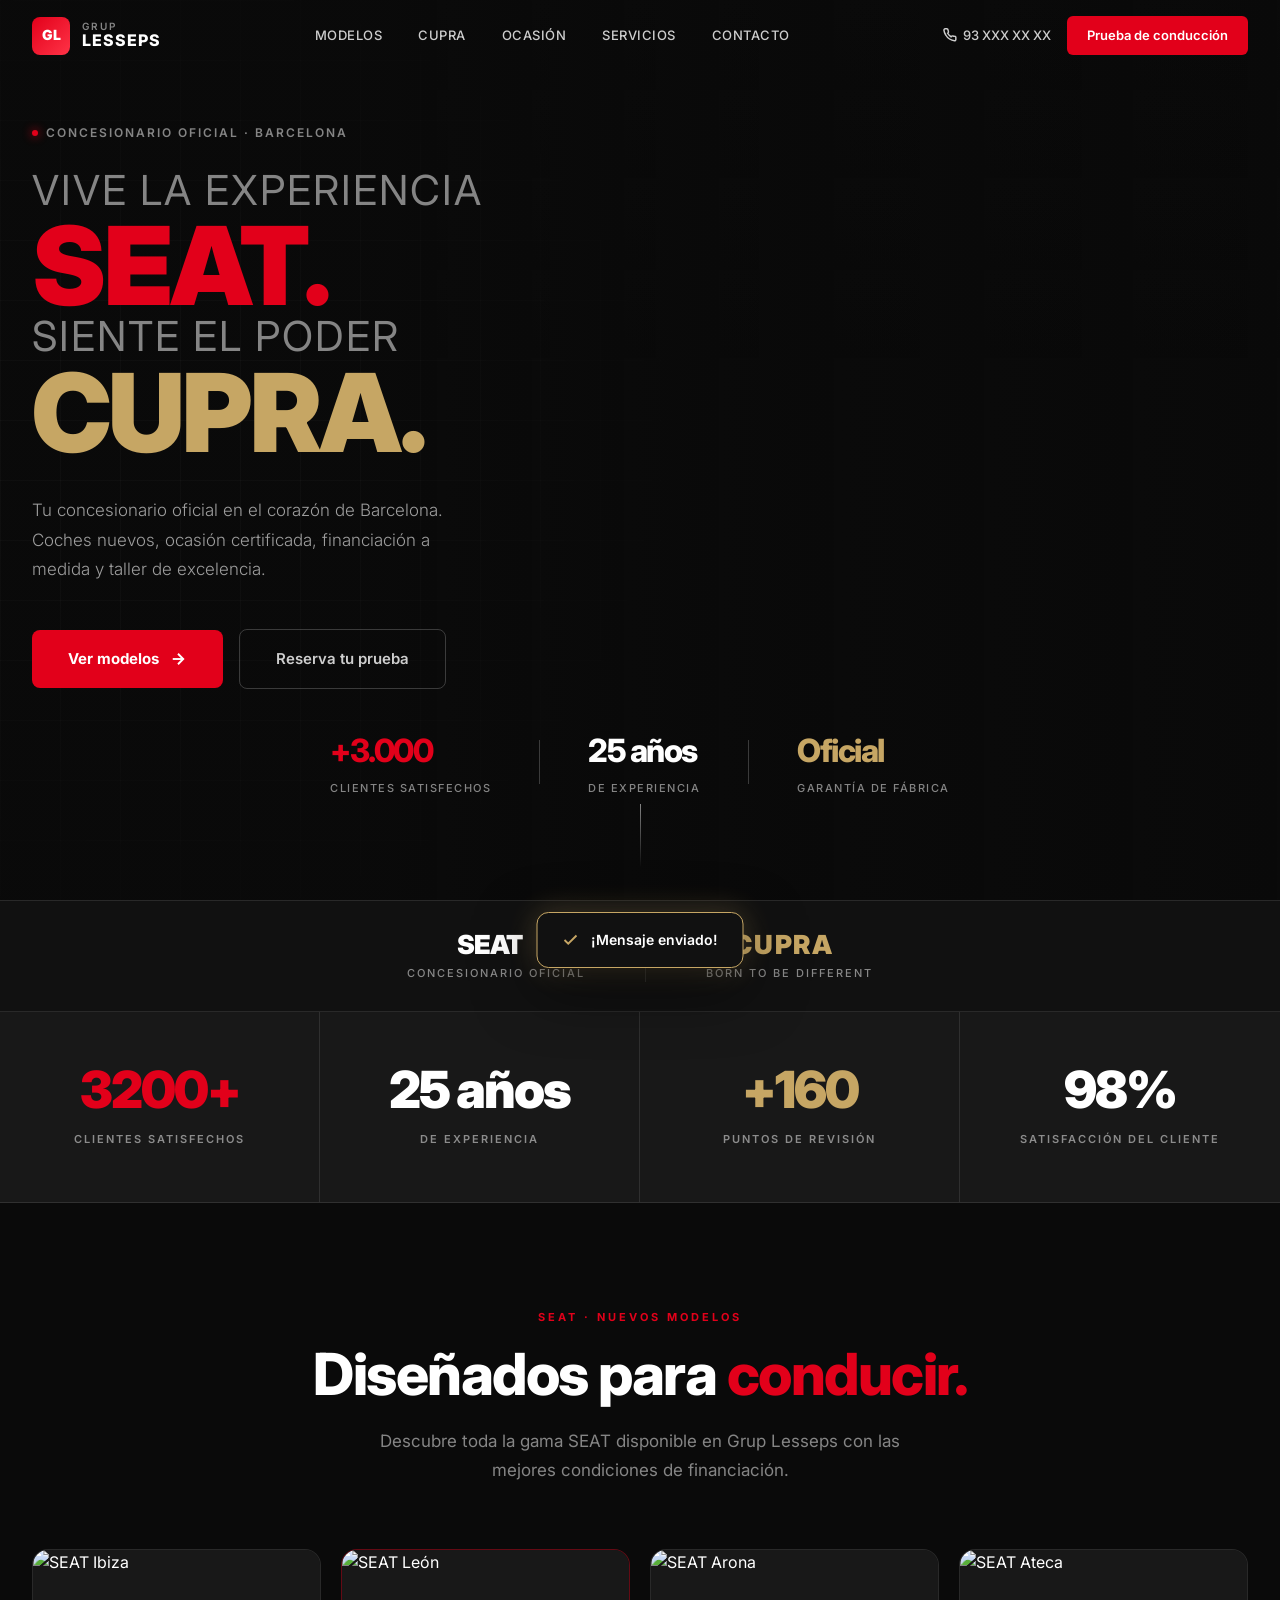
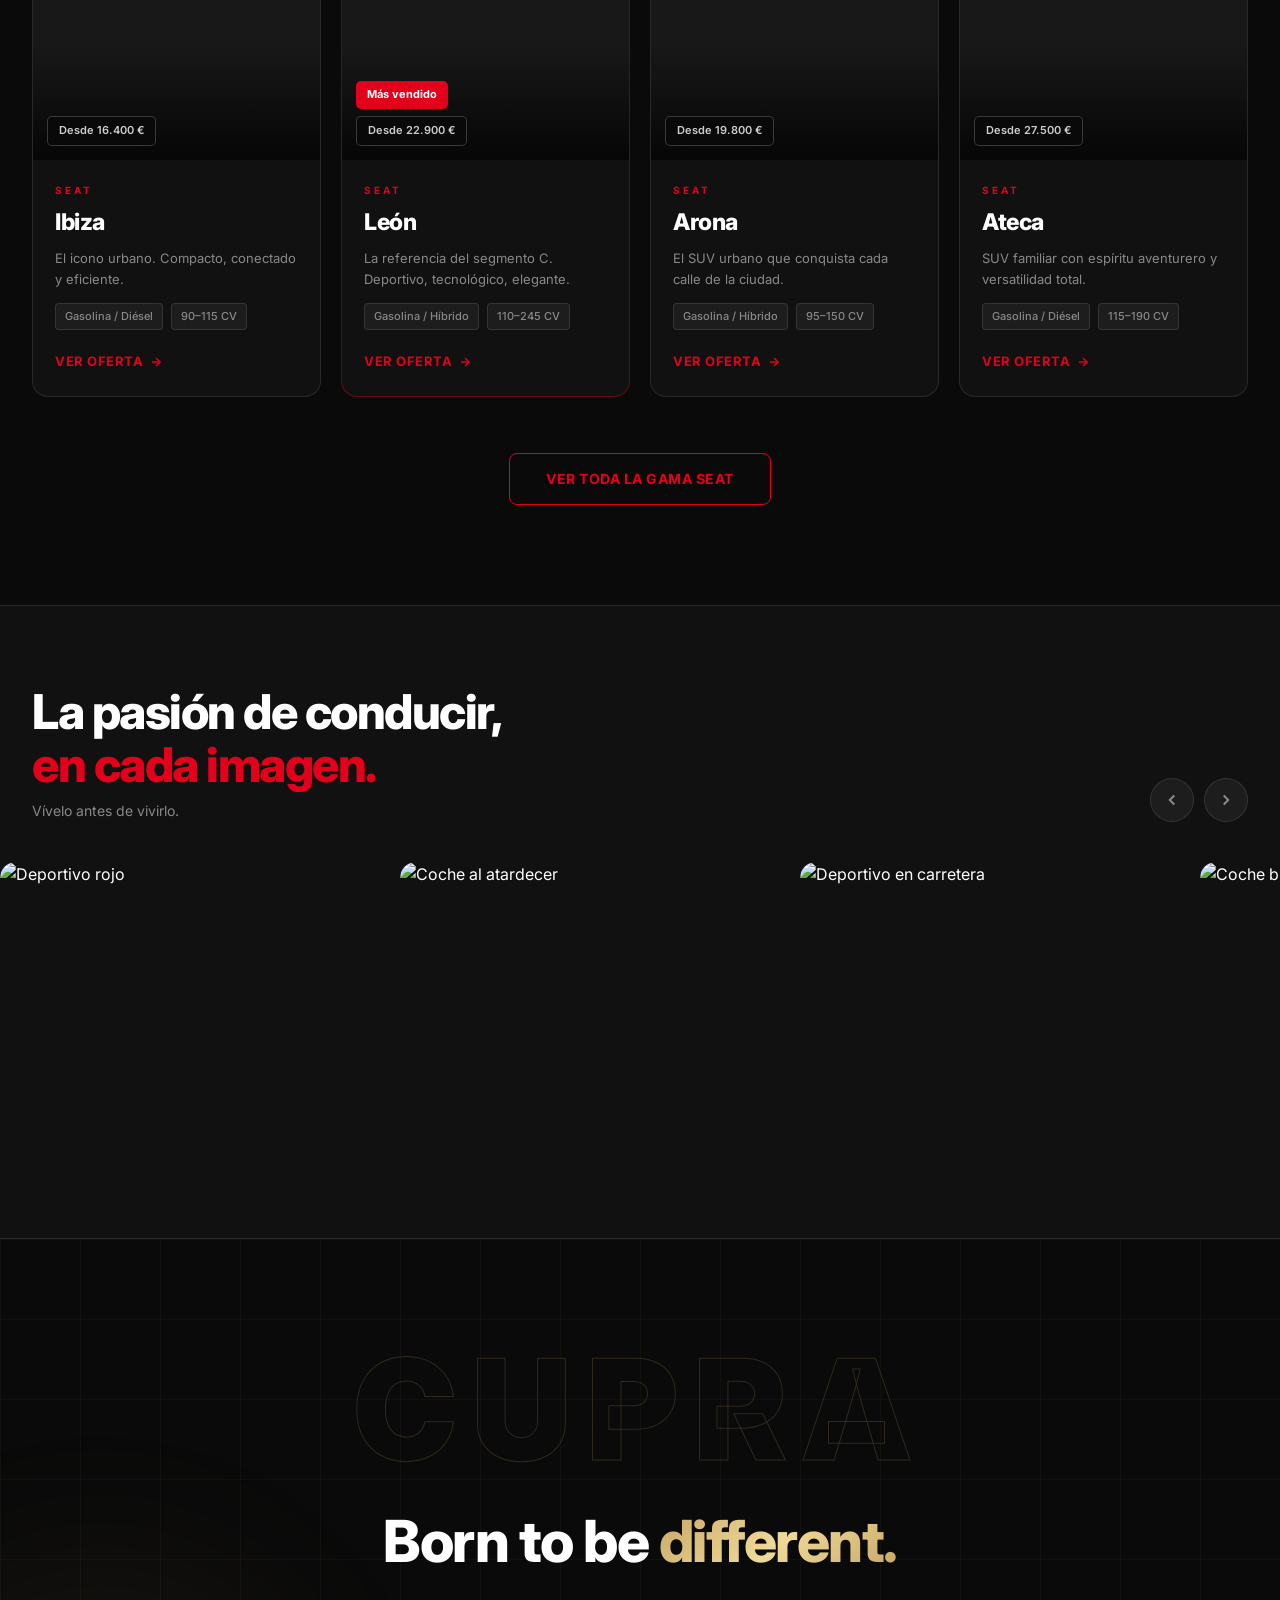
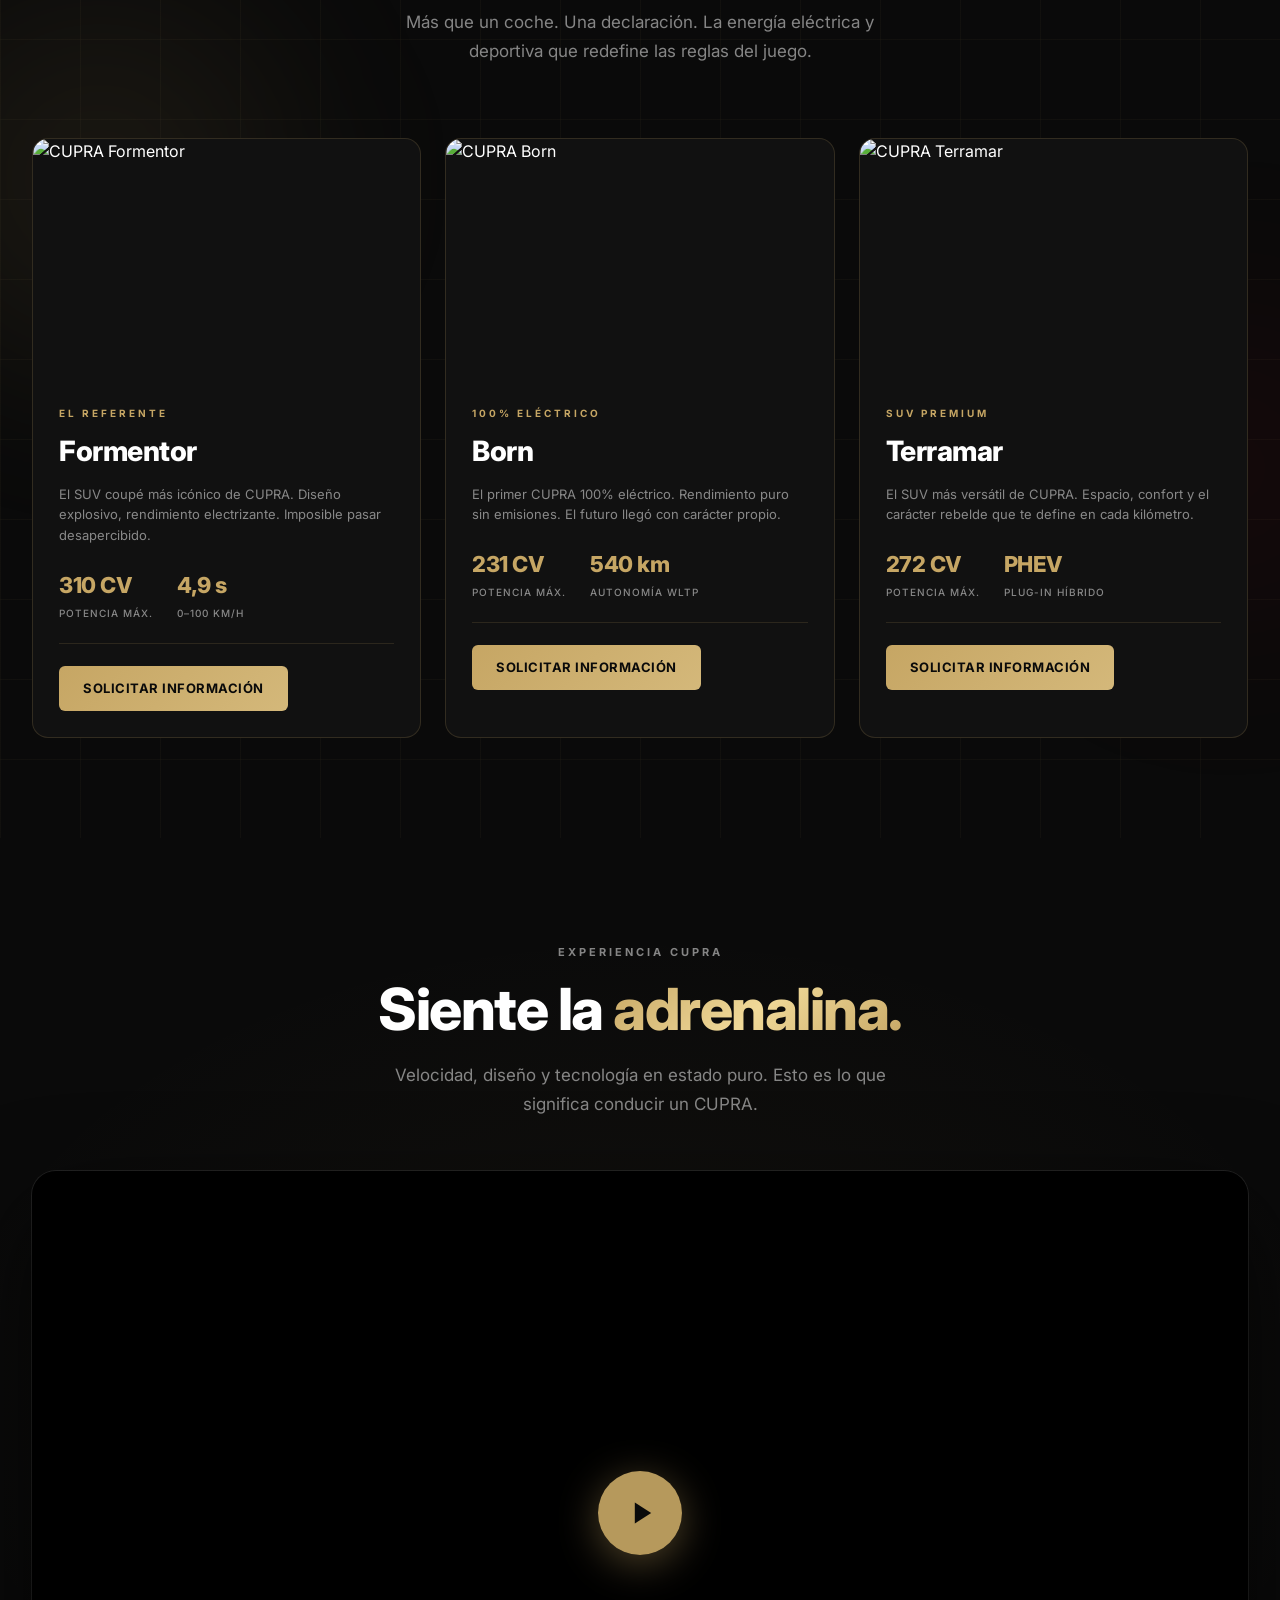
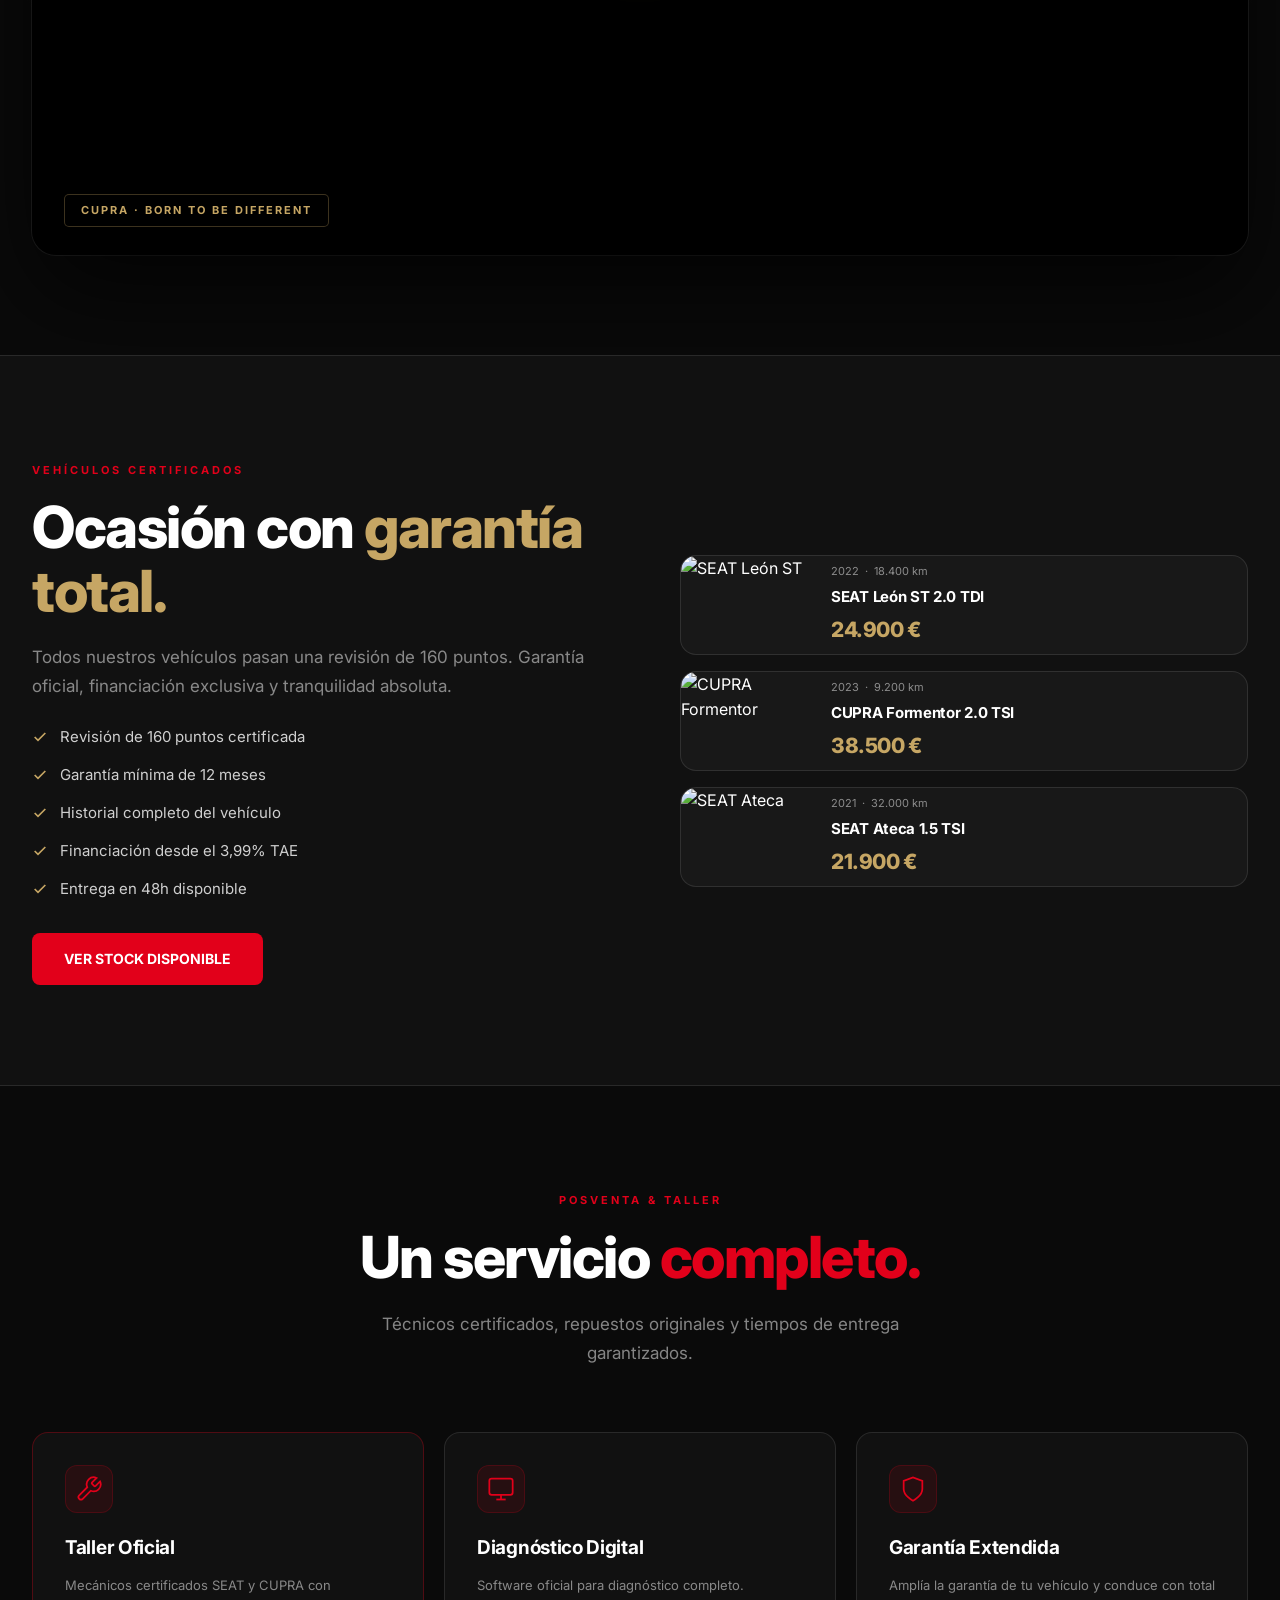
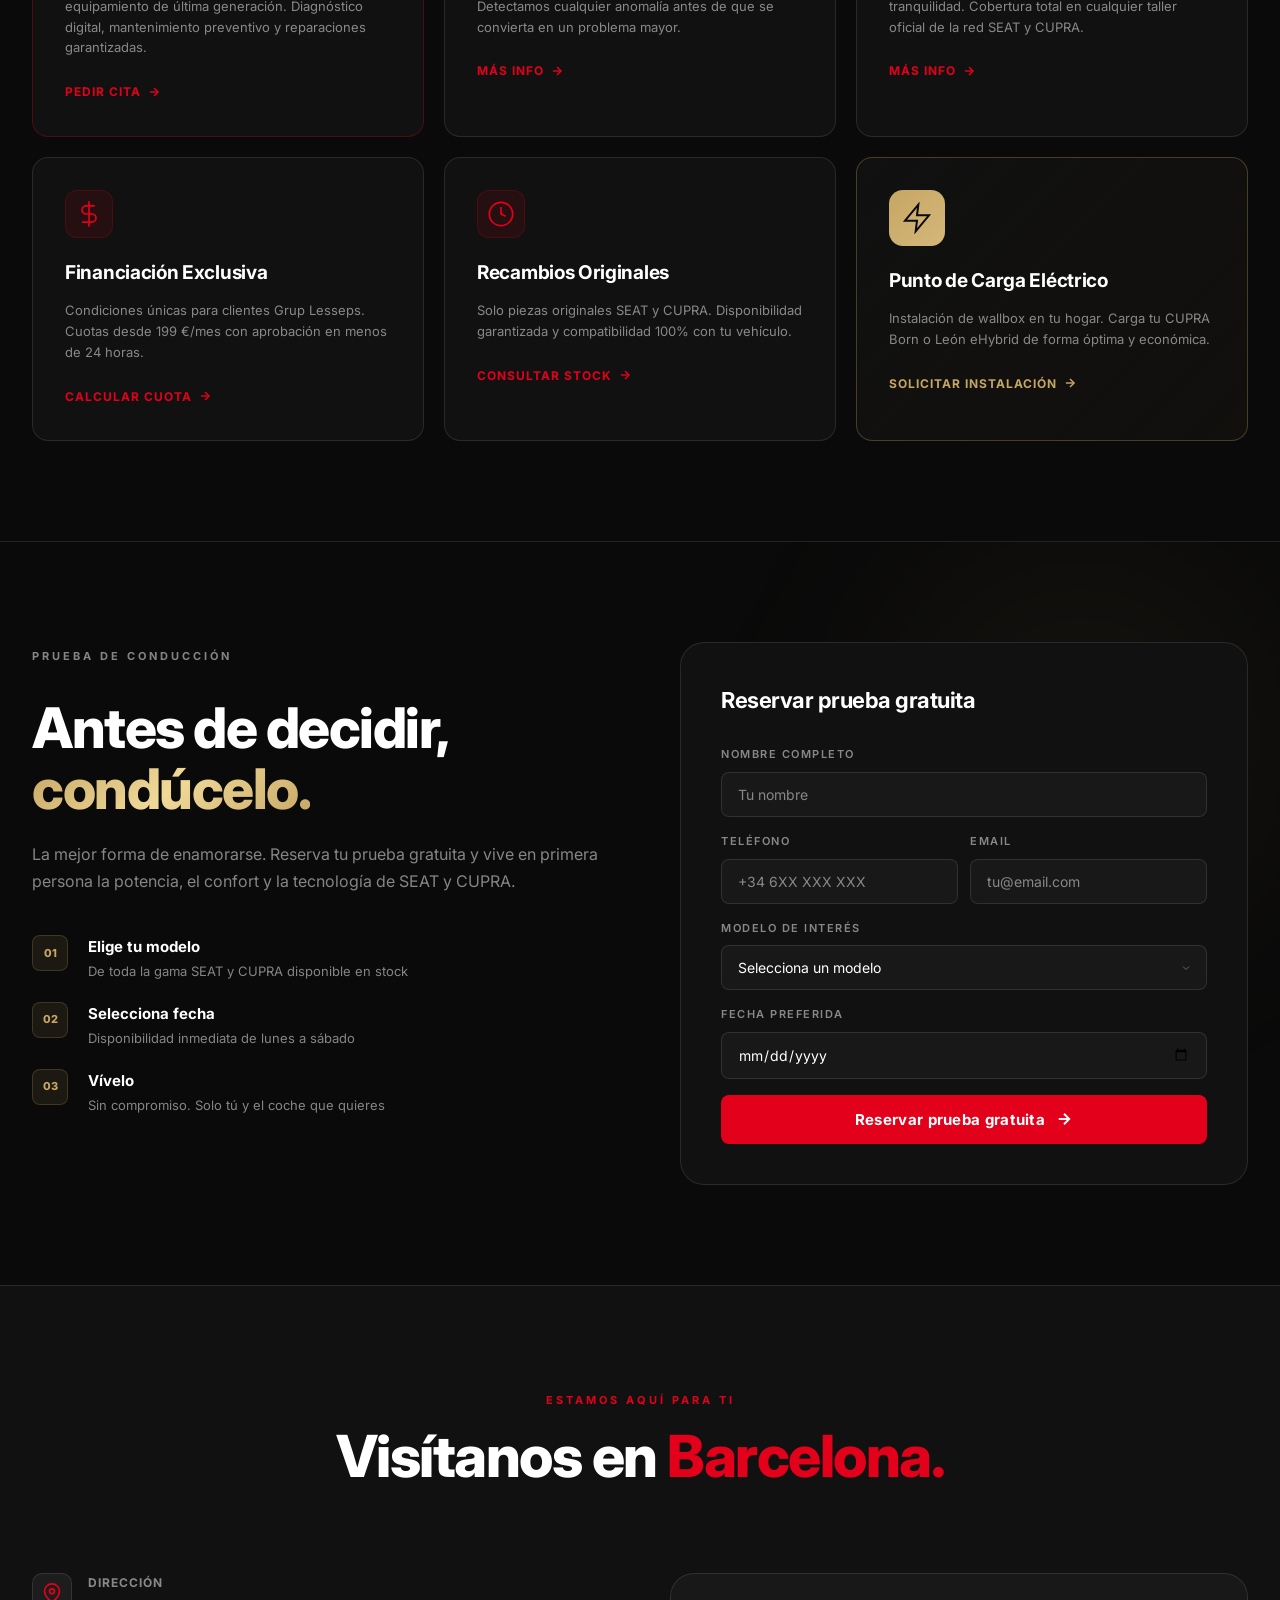
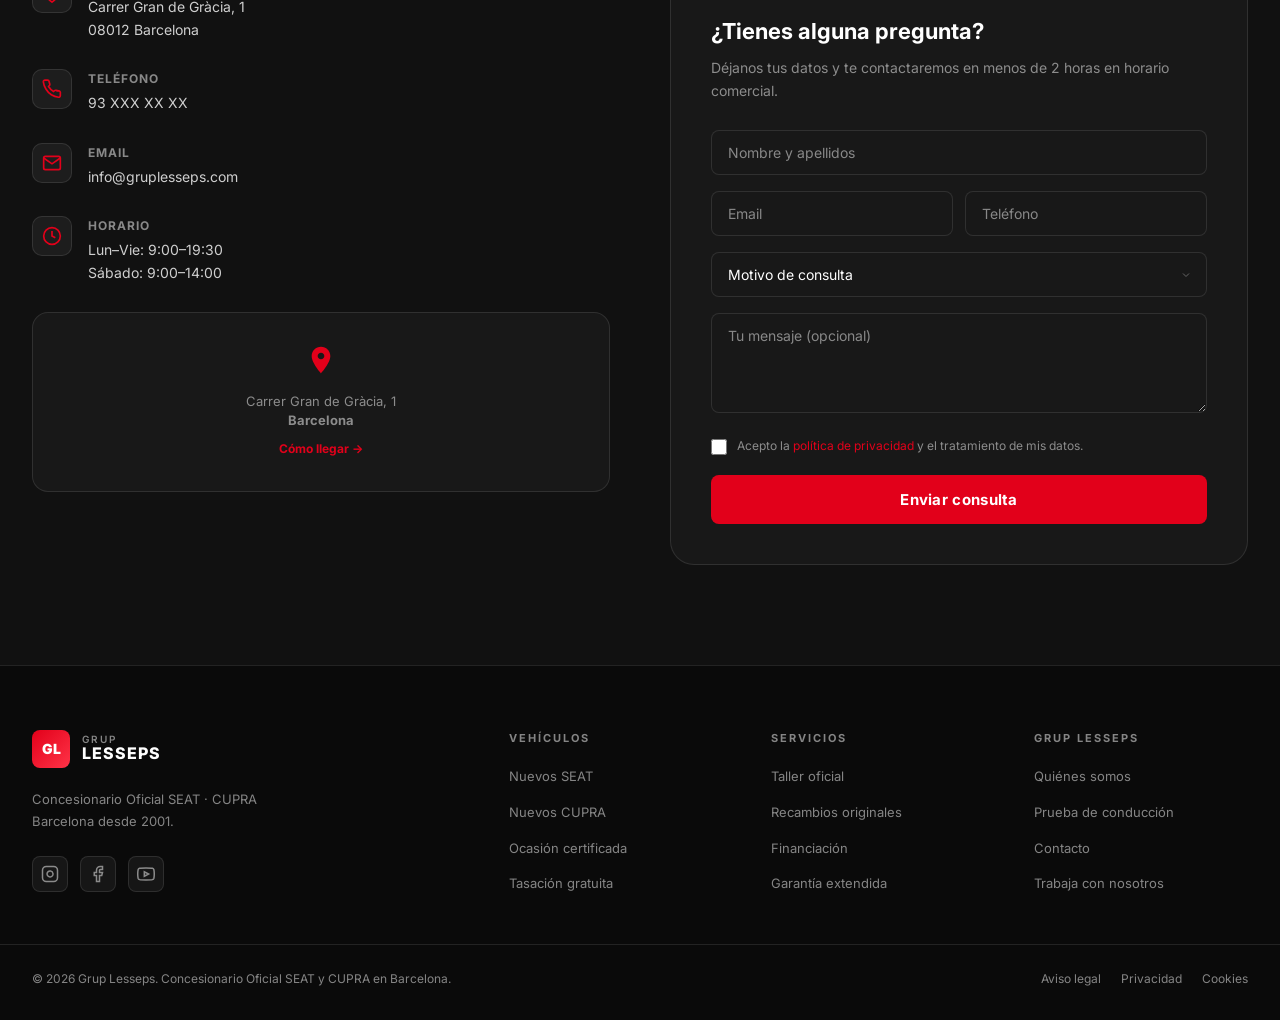
==== commit 2ff323b3: "Upgrade landing page: real photos, video, gallery, animated counters - Replace all CSS gradient plac" ====
--- a/grup-lesseps/standalone.html
+++ b/grup-lesseps/standalone.html
@@ -15,6 +15,7 @@
 body{background:var(--black);color:var(--white);font-family:'Inter',-apple-system,BlinkMacSystemFont,sans-serif;line-height:1.6;overflow-x:hidden;-webkit-font-smoothing:antialiased}
 a{text-decoration:none;color:inherit}ul{list-style:none}
 input,select,textarea,button{font-family:inherit;outline:none;border:none}
+img{max-width:100%;display:block}
 .text-accent-red{color:var(--seat-red)}.text-accent-copper{color:var(--cupra-copper)}
 .cupra-gradient{background:linear-gradient(135deg,var(--cupra-copper),#f0d998,var(--cupra-copper));-webkit-background-clip:text;-webkit-text-fill-color:transparent;background-clip:text}
 .seat-color{color:var(--seat-red)}.cupra-color{color:var(--cupra-copper)}
@@ -23,7 +24,7 @@
 
 /* NAV */
 .nav-header{position:fixed;top:0;left:0;right:0;z-index:1000;height:var(--nav-h);transition:background .4s,border-color .4s;border-bottom:1px solid transparent}
-.nav-header.scrolled{background:rgba(10,10,10,.92);backdrop-filter:blur(20px);border-color:var(--white-10)}
+.nav-header.scrolled{background:rgba(10,10,10,.94);backdrop-filter:blur(24px);-webkit-backdrop-filter:blur(24px);border-color:var(--white-10)}
 .nav-inner{max-width:var(--container);margin:0 auto;padding:0 32px;height:100%;display:flex;align-items:center;justify-content:space-between;gap:24px}
 .nav-logo{display:flex;align-items:center;gap:12px;flex-shrink:0}
 .logo-mark{width:38px;height:38px;background:linear-gradient(135deg,var(--seat-red),#ff3347);border-radius:8px;display:flex;align-items:center;justify-content:center}
@@ -44,49 +45,60 @@
 /* HERO */
 .hero{position:relative;min-height:100vh;display:flex;flex-direction:column;justify-content:center;overflow:hidden;padding-top:var(--nav-h)}
 .hero-bg{position:absolute;inset:0;z-index:0}
-.hero-bg-car{position:absolute;inset:0;background:radial-gradient(ellipse 120% 80% at 70% 60%,rgba(30,30,30,.6) 0%,transparent 70%),linear-gradient(135deg,#1a1a2e 0%,#0f0f1a 30%,#0a0a0a 60%);will-change:transform}
-.hero-bg-car::after{content:'';position:absolute;right:5%;bottom:10%;width:50%;height:55%;background:conic-gradient(from 200deg at 60% 80%,transparent 0%,rgba(226,0,26,.06) 20%,rgba(198,166,100,.08) 40%,transparent 60%);filter:blur(40px)}
-.hero-overlay{position:absolute;inset:0;background:linear-gradient(to right,rgba(10,10,10,.97) 35%,rgba(10,10,10,.2) 100%)}
-.hero-grid-overlay{position:absolute;inset:0;background-image:linear-gradient(rgba(255,255,255,.025) 1px,transparent 1px),linear-gradient(90deg,rgba(255,255,255,.025) 1px,transparent 1px);background-size:60px 60px;-webkit-mask-image:radial-gradient(ellipse 70% 80% at 15% 50%,black 20%,transparent 80%);mask-image:radial-gradient(ellipse 70% 80% at 15% 50%,black 20%,transparent 80%)}
+.hero-bg-car{position:absolute;inset:0;background-image:url('https://images.unsplash.com/photo-1492144534655-ae79c964c9d7?auto=format&fit=crop&w=1920&q=90');background-size:cover;background-position:center 45%;will-change:transform}
+.hero-bg-car::after{content:'';position:absolute;inset:0;background:linear-gradient(to bottom,rgba(10,10,10,.4) 0%,transparent 40%)}
+.hero-overlay{position:absolute;inset:0;background:linear-gradient(to right,rgba(10,10,10,.96) 30%,rgba(10,10,10,.55) 60%,rgba(10,10,10,.2) 100%)}
+.hero-grid-overlay{position:absolute;inset:0;background-image:linear-gradient(rgba(255,255,255,.025) 1px,transparent 1px),linear-gradient(90deg,rgba(255,255,255,.025) 1px,transparent 1px);background-size:60px 60px;-webkit-mask-image:radial-gradient(ellipse 60% 80% at 12% 50%,black 20%,transparent 80%);mask-image:radial-gradient(ellipse 60% 80% at 12% 50%,black 20%,transparent 80%)}
 .hero-content{position:relative;z-index:2;max-width:var(--container);margin:0 auto;padding:0 32px;width:100%}
 .hero-badge{display:inline-flex;align-items:center;gap:8px;font-size:12px;font-weight:600;letter-spacing:2px;text-transform:uppercase;color:var(--white-50);margin-bottom:28px}
 .badge-dot{width:6px;height:6px;border-radius:50%;background:var(--seat-red);box-shadow:0 0 10px var(--seat-red);animation:pulse-dot 2s infinite}
 @keyframes pulse-dot{0%,100%{box-shadow:0 0 6px var(--seat-red)}50%{box-shadow:0 0 18px var(--seat-red),0 0 35px var(--seat-red-glow)}}
-.hero-title{display:flex;flex-direction:column;gap:0;font-size:clamp(52px,7.5vw,100px);font-weight:900;line-height:1;letter-spacing:-2px;margin-bottom:28px;max-width:720px;animation:fadeInUp .9s var(--ease) both}
-.hero-title-line1,.hero-title-line2{display:block;font-size:.45em;font-weight:400;letter-spacing:.5px;color:var(--white-50);margin-bottom:2px}
+.hero-title{display:flex;flex-direction:column;gap:0;font-size:clamp(56px,8.5vw,112px);font-weight:900;line-height:.95;letter-spacing:-3px;margin-bottom:32px;max-width:760px;animation:fadeInUp .9s var(--ease) both}
+.hero-title-line1,.hero-title-line2{display:block;font-size:.38em;font-weight:400;letter-spacing:.5px;color:var(--white-50);margin-bottom:4px;letter-spacing:2px;text-transform:uppercase}
 .hero-title-brand{display:block;line-height:.95}
-.hero-sub{font-size:17px;color:var(--white-50);max-width:480px;line-height:1.7;margin-bottom:40px;animation:fadeInUp .9s .15s var(--ease) both}
+.hero-sub{font-size:17px;color:var(--white-60,rgba(255,255,255,.6));max-width:460px;line-height:1.75;margin-bottom:44px;animation:fadeInUp .9s .15s var(--ease) both;font-weight:300}
 .hero-ctas{display:flex;align-items:center;gap:16px;flex-wrap:wrap;animation:fadeInUp .9s .28s var(--ease) both}
-.btn-hero-primary{display:inline-flex;align-items:center;gap:10px;background:var(--seat-red);color:white;padding:16px 32px;border-radius:8px;font-size:15px;font-weight:700;transition:background .25s,transform .25s,box-shadow .25s}
-.btn-hero-primary:hover{background:var(--seat-red-dark);transform:translateY(-2px);box-shadow:0 12px 40px var(--seat-red-glow)}
-.btn-hero-ghost{display:inline-flex;align-items:center;gap:10px;border:1.5px solid var(--white-20);color:var(--white-80);padding:16px 32px;border-radius:8px;font-size:15px;font-weight:600;transition:border-color .25s,color .25s,background .25s}
+.btn-hero-primary{display:inline-flex;align-items:center;gap:10px;background:var(--seat-red);color:white;padding:17px 36px;border-radius:8px;font-size:15px;font-weight:700;transition:background .25s,transform .25s,box-shadow .25s}
+.btn-hero-primary:hover{background:var(--seat-red-dark);transform:translateY(-2px);box-shadow:0 16px 48px var(--seat-red-glow)}
+.btn-hero-ghost{display:inline-flex;align-items:center;gap:10px;border:1.5px solid var(--white-20);color:var(--white-80);padding:17px 36px;border-radius:8px;font-size:15px;font-weight:600;transition:border-color .25s,color .25s,background .25s}
 .btn-hero-ghost:hover{border-color:var(--white-50);color:white;background:var(--white-05)}
-.hero-stats{position:relative;z-index:2;max-width:var(--container);margin:0 auto;padding:32px 32px 48px;display:flex;align-items:center;gap:40px;animation:fadeInUp .9s .42s var(--ease) both}
+.hero-stats{position:relative;z-index:2;max-width:var(--container);margin:0 auto;padding:36px 32px 56px;display:flex;align-items:center;gap:48px;animation:fadeInUp .9s .42s var(--ease) both}
 .hero-stat{display:flex;flex-direction:column;gap:4px}
-.stat-val{font-size:28px;font-weight:800;letter-spacing:-1px}
+.stat-val{font-size:32px;font-weight:800;letter-spacing:-1.5px}
 .stat-label{font-size:11px;font-weight:500;color:var(--white-50);text-transform:uppercase;letter-spacing:1.5px}
-.hero-stat-divider{width:1px;height:40px;background:var(--white-20)}
-.hero-scroll-indicator{position:absolute;bottom:28px;left:50%;transform:translateX(-50%);z-index:2;animation:fadeInUp 1s .6s var(--ease) both}
-.scroll-line{width:1px;height:60px;background:linear-gradient(to bottom,var(--white-50),transparent);animation:scroll-anim 2s ease-in-out infinite}
+.hero-stat-divider{width:1px;height:44px;background:var(--white-20)}
+.hero-scroll-indicator{position:absolute;bottom:32px;left:50%;transform:translateX(-50%);z-index:2;animation:fadeInUp 1s .6s var(--ease) both}
+.scroll-line{width:1px;height:64px;background:linear-gradient(to bottom,var(--white-50),transparent);animation:scroll-anim 2s ease-in-out infinite}
 @keyframes scroll-anim{0%{transform:scaleY(0);transform-origin:top}50%{transform:scaleY(1);transform-origin:top}51%{transform:scaleY(1);transform-origin:bottom}100%{transform:scaleY(0);transform-origin:bottom}}
 @keyframes fadeInUp{from{opacity:0;transform:translateY(30px)}to{opacity:1;transform:translateY(0)}}
 
 /* BRANDS STRIP */
-.brands-strip{background:var(--black-2);border-top:1px solid var(--white-10);border-bottom:1px solid var(--white-10);display:flex;align-items:center;justify-content:center;padding:32px}
+.brands-strip{background:var(--black-2);border-top:1px solid var(--white-10);border-bottom:1px solid var(--white-10);display:flex;align-items:center;justify-content:center;padding:28px}
 .brand-item{display:flex;flex-direction:column;align-items:center;gap:8px;padding:0 60px}
-.brand-svg-seat{height:30px;width:auto;color:var(--white)}
-.brand-svg-cupra{height:30px;width:auto;color:var(--cupra-copper)}
+.brand-svg-seat{height:28px;width:auto;color:var(--white)}
+.brand-svg-cupra{height:28px;width:auto;color:var(--cupra-copper)}
 .brand-label{font-size:11px;font-weight:500;letter-spacing:2px;text-transform:uppercase;color:var(--white-50)}
-.brand-divider{width:1px;height:56px;background:var(--white-10)}
+.brand-divider{width:1px;height:52px;background:var(--white-10)}
+
+/* COUNTERS */
+.counters-section{background:var(--black-3);border-bottom:1px solid var(--white-10)}
+.counters-grid{max-width:var(--container);margin:0 auto;display:grid;grid-template-columns:repeat(4,1fr)}
+.counter-item{padding:52px 40px;border-right:1px solid var(--white-10);text-align:center}
+.counter-item:last-child{border-right:none}
+.counter-num{font-size:clamp(38px,4vw,58px);font-weight:900;letter-spacing:-2px;line-height:1;display:block;margin-bottom:10px}
+.counter-num.red{color:var(--seat-red)}
+.counter-num.copper{color:var(--cupra-copper)}
+.counter-num.white{color:var(--white)}
+.counter-label{font-size:11px;font-weight:600;letter-spacing:2px;text-transform:uppercase;color:var(--white-50)}
 
 /* SECTION COMMON */
 .section-header{max-width:var(--container);margin:0 auto;padding:0 32px 64px;text-align:center}
 .section-tag{display:inline-block;font-size:11px;font-weight:700;letter-spacing:3px;text-transform:uppercase;color:var(--seat-red);margin-bottom:16px}
 .tag-white{color:var(--white-50)!important}
-.section-title{font-size:clamp(32px,5vw,56px);font-weight:800;letter-spacing:-1.5px;line-height:1.1;margin-bottom:20px}
+.section-title{font-size:clamp(34px,5vw,58px);font-weight:800;letter-spacing:-1.5px;line-height:1.1;margin-bottom:20px}
 .section-sub{font-size:17px;color:var(--white-50);max-width:560px;margin:0 auto;line-height:1.7}
-.section-cta-wrap{text-align:center;margin-top:48px}
-.btn-outline-red{display:inline-flex;align-items:center;gap:8px;border:1.5px solid var(--seat-red);color:var(--seat-red);padding:14px 32px;border-radius:8px;font-size:14px;font-weight:700;letter-spacing:.5px;text-transform:uppercase;transition:background .25s,color .25s}
+.section-cta-wrap{text-align:center;margin-top:56px}
+.btn-outline-red{display:inline-flex;align-items:center;gap:8px;border:1.5px solid var(--seat-red);color:var(--seat-red);padding:14px 36px;border-radius:8px;font-size:14px;font-weight:700;letter-spacing:.5px;text-transform:uppercase;transition:background .25s,color .25s}
 .btn-outline-red:hover{background:var(--seat-red);color:white}
 .btn-primary-red{display:inline-flex;align-items:center;gap:10px;background:var(--seat-red);color:white;padding:15px 32px;border-radius:8px;font-size:14px;font-weight:700;text-transform:uppercase;margin-top:32px;transition:background .25s,transform .25s,box-shadow .25s}
 .btn-primary-red:hover{background:var(--seat-red-dark);transform:translateY(-2px);box-shadow:0 12px 40px var(--seat-red-glow)}
@@ -94,59 +106,84 @@
 /* MODELS */
 .models-section{padding:var(--section-pad) 0}
 .models-grid{max-width:var(--container);margin:0 auto;padding:0 32px;display:grid;grid-template-columns:repeat(4,1fr);gap:20px}
-.model-card{background:var(--black-2);border:1px solid var(--white-10);border-radius:var(--radius-md);overflow:hidden;transition:border-color .3s,transform .3s}
-.model-card:hover{border-color:var(--seat-red);transform:translateY(-4px)}
+.model-card{background:var(--black-2);border:1px solid var(--white-10);border-radius:var(--radius-md);overflow:hidden;transition:border-color .3s,transform .35s,box-shadow .35s}
+.model-card:hover{border-color:var(--seat-red);transform:translateY(-6px);box-shadow:0 24px 60px rgba(0,0,0,.5)}
 .model-card-featured{border-color:rgba(226,0,26,.4)}
-.model-img-wrap{position:relative;height:200px;overflow:hidden}
-.model-img{width:100%;height:100%;position:relative;display:flex;align-items:center;justify-content:center;font-size:11px;font-weight:700;letter-spacing:4px;text-transform:uppercase;transition:transform .5s var(--ease)}
-.model-card:hover .model-img{transform:scale(1.05)}
-.seat-ibiza-bg{background:linear-gradient(135deg,#1a1a2e,#16213e,#0f3460)}
-.seat-leon-bg{background:linear-gradient(135deg,#2d1b1b,#3a1616,#1a0808)}
-.seat-arona-bg{background:linear-gradient(135deg,#1a2a1a,#0f1f0f,#162816)}
-.seat-ateca-bg{background:linear-gradient(135deg,#1c1c1c,#2a2a2a,#111)}
-.model-img::before{content:attr(data-label);color:rgba(255,255,255,.12);position:absolute}
-.model-img-overlay{position:absolute;inset:0;display:flex;flex-direction:column;justify-content:flex-end;padding:12px;gap:6px;z-index:2;background:linear-gradient(to top,rgba(0,0,0,.8) 0%,transparent 60%)}
-.model-badge{display:inline-block;background:rgba(10,10,10,.85);border:1px solid var(--white-20);color:var(--white-80);font-size:11px;font-weight:600;padding:4px 10px;border-radius:4px;width:fit-content;backdrop-filter:blur(10px)}
-.model-badge-hot{display:inline-block;background:var(--seat-red);color:white;font-size:11px;font-weight:700;padding:4px 10px;border-radius:4px;width:fit-content}
-.model-info{padding:20px}
+.model-img-wrap{position:relative;height:210px;overflow:hidden;background:var(--black-3)}
+.model-photo{width:100%;height:100%;object-fit:cover;object-position:center;display:block;transition:transform .6s var(--ease)}
+.model-card:hover .model-photo{transform:scale(1.08)}
+.model-img-overlay{position:absolute;inset:0;display:flex;flex-direction:column;justify-content:flex-end;padding:14px;gap:7px;z-index:2;background:linear-gradient(to top,rgba(0,0,0,.75) 0%,transparent 55%)}
+.model-badge{display:inline-block;background:rgba(10,10,10,.85);border:1px solid var(--white-20);color:var(--white-80);font-size:11px;font-weight:600;padding:5px 11px;border-radius:5px;width:fit-content;backdrop-filter:blur(10px);-webkit-backdrop-filter:blur(10px)}
+.model-badge-hot{display:inline-block;background:var(--seat-red);color:white;font-size:11px;font-weight:700;padding:5px 11px;border-radius:5px;width:fit-content}
+.model-info{padding:22px}
 .model-brand-tag{font-size:10px;font-weight:700;letter-spacing:3px;text-transform:uppercase;margin-bottom:6px}
 .seat-tag{color:var(--seat-red)}.cupra-tag{color:var(--cupra-copper)}
-.model-name{font-size:22px;font-weight:800;letter-spacing:-.5px;margin-bottom:8px}
-.model-desc{font-size:13px;color:var(--white-50);margin-bottom:12px;line-height:1.5}
-.model-specs{display:flex;gap:8px;flex-wrap:wrap;margin-bottom:16px}
-.model-specs span{font-size:11px;font-weight:500;color:var(--grey-text);background:var(--white-05);border:1px solid var(--white-10);padding:3px 8px;border-radius:4px}
+.model-name{font-size:23px;font-weight:800;letter-spacing:-.5px;margin-bottom:8px}
+.model-desc{font-size:13px;color:var(--white-50);margin-bottom:14px;line-height:1.55}
+.model-specs{display:flex;gap:8px;flex-wrap:wrap;margin-bottom:18px}
+.model-specs span{font-size:11px;font-weight:500;color:var(--grey-text);background:var(--white-05);border:1px solid var(--white-10);padding:4px 9px;border-radius:4px}
 .model-cta{display:inline-flex;align-items:center;gap:6px;font-size:13px;font-weight:700;color:var(--seat-red);text-transform:uppercase;letter-spacing:.5px;transition:gap .2s}
 .model-cta:hover{gap:10px}
+
+/* GALLERY */
+.gallery-section{padding:80px 0;background:var(--black-2);border-top:1px solid var(--white-10);border-bottom:1px solid var(--white-10);overflow:hidden}
+.gallery-header{max-width:var(--container);margin:0 auto;padding:0 32px 40px;display:flex;align-items:flex-end;justify-content:space-between;gap:24px}
+.gallery-header-left h2{font-size:clamp(28px,4vw,48px);font-weight:800;letter-spacing:-1.5px;line-height:1.1}
+.gallery-header-left p{font-size:14px;color:var(--white-50);margin-top:8px}
+.gallery-nav{display:flex;gap:10px;flex-shrink:0}
+.gallery-nav-btn{width:44px;height:44px;border-radius:50%;background:var(--white-05);border:1px solid var(--white-10);color:var(--white-50);display:flex;align-items:center;justify-content:center;cursor:pointer;transition:background .2s,color .2s,border-color .2s}
+.gallery-nav-btn:hover{background:var(--seat-red);border-color:var(--seat-red);color:white}
+.gallery-scroll{display:flex;gap:16px;padding:0 32px 16px;overflow-x:auto;scroll-snap-type:x mandatory;scroll-behavior:smooth;-ms-overflow-style:none;scrollbar-width:none;cursor:grab}
+.gallery-scroll:active{cursor:grabbing}
+.gallery-scroll::-webkit-scrollbar{display:none}
+.gallery-item{flex-shrink:0;width:clamp(280px,30vw,420px);height:280px;border-radius:var(--radius-md);overflow:hidden;scroll-snap-align:start;position:relative}
+.gallery-photo{width:100%;height:100%;object-fit:cover;object-position:center;display:block;transition:transform .6s var(--ease)}
+.gallery-item:hover .gallery-photo{transform:scale(1.05)}
+.gallery-item-overlay{position:absolute;inset:0;background:linear-gradient(to top,rgba(0,0,0,.6) 0%,transparent 50%);opacity:0;transition:opacity .3s}
+.gallery-item:hover .gallery-item-overlay{opacity:1}
 
 /* CUPRA */
 .cupra-section{position:relative;padding:var(--section-pad) 0;overflow:hidden;background:var(--black)}
 .cupra-bg{position:absolute;inset:0;pointer-events:none}
 .cupra-grid{position:absolute;inset:0;background-image:linear-gradient(rgba(198,166,100,.04) 1px,transparent 1px),linear-gradient(90deg,rgba(198,166,100,.04) 1px,transparent 1px);background-size:80px 80px}
-.cupra-glow-left{position:absolute;left:-200px;top:20%;width:600px;height:600px;background:radial-gradient(circle,rgba(198,166,100,.12) 0%,transparent 70%);filter:blur(60px)}
-.cupra-glow-right{position:absolute;right:-200px;bottom:10%;width:500px;height:500px;background:radial-gradient(circle,rgba(226,0,26,.08) 0%,transparent 70%);filter:blur(80px)}
+.cupra-glow-left{position:absolute;left:-200px;top:20%;width:600px;height:600px;background:radial-gradient(circle,rgba(198,166,100,.1) 0%,transparent 70%);filter:blur(60px)}
+.cupra-glow-right{position:absolute;right:-200px;bottom:10%;width:500px;height:500px;background:radial-gradient(circle,rgba(226,0,26,.07) 0%,transparent 70%);filter:blur(80px)}
 .cupra-content{position:relative;z-index:2;max-width:var(--container);margin:0 auto;padding:0 32px}
 .cupra-header{text-align:center;margin-bottom:72px}
-.cupra-logo-big{font-size:clamp(60px,12vw,140px);font-weight:900;letter-spacing:16px;color:transparent;-webkit-text-stroke:1px rgba(198,166,100,.25);line-height:1;margin-bottom:16px;user-select:none}
-.cupra-title{font-size:clamp(32px,5vw,56px);font-weight:800;letter-spacing:-1.5px;margin-bottom:20px}
+.cupra-logo-big{font-size:clamp(60px,12vw,140px);font-weight:900;letter-spacing:16px;color:transparent;-webkit-text-stroke:1px rgba(198,166,100,.2);line-height:1;margin-bottom:16px;user-select:none}
+.cupra-title{font-size:clamp(32px,5vw,58px);font-weight:800;letter-spacing:-1.5px;margin-bottom:20px}
 .cupra-sub{font-size:17px;color:var(--white-50);max-width:520px;margin:0 auto;line-height:1.7}
 .cupra-models-row{display:grid;grid-template-columns:repeat(3,1fr);gap:24px}
-.cupra-model-card{background:var(--black-2);border:1px solid rgba(198,166,100,.2);border-radius:var(--radius-md);overflow:hidden;transition:border-color .3s,transform .3s}
-.cupra-model-card:hover{border-color:var(--cupra-copper);transform:translateY(-4px)}
-.cupra-car-visual{height:220px;position:relative;display:flex;align-items:center;justify-content:center}
-.formentor-bg{background:linear-gradient(135deg,#1a1500,#2a2000,#1a1000)}
-.born-bg{background:linear-gradient(135deg,#001a1a,#002020,#001515)}
-.terramar-bg{background:linear-gradient(135deg,#1a0a1a,#250d25,#150815)}
-.cupra-car-visual::after{content:attr(data-model);font-size:11px;font-weight:700;letter-spacing:6px;color:rgba(198,166,100,.2);text-transform:uppercase}
-.cupra-model-content{padding:24px}
+.cupra-model-card{background:var(--black-2);border:1px solid rgba(198,166,100,.18);border-radius:var(--radius-md);overflow:hidden;transition:border-color .3s,transform .35s,box-shadow .35s}
+.cupra-model-card:hover{border-color:var(--cupra-copper);transform:translateY(-6px);box-shadow:0 24px 60px rgba(0,0,0,.5),0 0 40px rgba(198,166,100,.08)}
+.cupra-car-visual{height:240px;position:relative;overflow:hidden}
+.cupra-car-visual .model-photo{transition:transform .7s var(--ease)}
+.cupra-model-card:hover .cupra-car-visual .model-photo{transform:scale(1.07)}
+.cupra-model-content{padding:26px}
 .cupra-model-label{font-size:10px;font-weight:700;letter-spacing:3px;text-transform:uppercase;color:var(--cupra-copper);margin-bottom:8px}
-.cupra-model-name{font-size:26px;font-weight:800;letter-spacing:-.5px;margin-bottom:10px}
-.cupra-model-content p{font-size:13px;color:var(--white-50);line-height:1.6;margin-bottom:20px}
-.cupra-spec-row{display:flex;gap:20px;margin-bottom:20px;padding-bottom:20px;border-bottom:1px solid rgba(198,166,100,.15)}
+.cupra-model-name{font-size:28px;font-weight:800;letter-spacing:-.5px;margin-bottom:10px}
+.cupra-model-content p{font-size:13px;color:var(--white-50);line-height:1.6;margin-bottom:22px}
+.cupra-spec-row{display:flex;gap:24px;margin-bottom:22px;padding-bottom:22px;border-bottom:1px solid rgba(198,166,100,.15)}
 .cupra-spec{display:flex;flex-direction:column;gap:2px}
-.cupra-spec-val{font-size:20px;font-weight:800;color:var(--cupra-copper);letter-spacing:-.5px}
+.cupra-spec-val{font-size:22px;font-weight:800;color:var(--cupra-copper);letter-spacing:-.5px}
 .cupra-spec-key{font-size:10px;font-weight:500;letter-spacing:1px;text-transform:uppercase;color:var(--white-50)}
 .btn-cupra{display:inline-flex;align-items:center;gap:8px;background:linear-gradient(135deg,var(--cupra-copper),var(--cupra-copper-light));color:#0a0a0a;padding:12px 24px;border-radius:6px;font-size:13px;font-weight:700;letter-spacing:.5px;text-transform:uppercase;transition:transform .25s,box-shadow .25s}
 .btn-cupra:hover{transform:translateY(-2px);box-shadow:0 10px 30px var(--cupra-copper-glow)}
+
+/* VIDEO */
+.video-section{padding:var(--section-pad) 0;background:var(--black);position:relative;overflow:hidden}
+.video-section::before{content:'';position:absolute;inset:0;background:radial-gradient(ellipse 80% 60% at 50% 50%,rgba(198,166,100,.05) 0%,transparent 70%);pointer-events:none}
+.video-inner{max-width:var(--container);margin:0 auto;padding:0 32px}
+.video-header{text-align:center;margin-bottom:52px}
+.video-wrapper{position:relative;aspect-ratio:16/9;border-radius:var(--radius-lg);overflow:hidden;background:#000;box-shadow:0 40px 100px rgba(0,0,0,.7),0 0 0 1px var(--white-10)}
+.video-poster{position:absolute;inset:0;background-size:cover;background-position:center;transition:opacity .5s;z-index:1}
+.video-poster-overlay{position:absolute;inset:0;background:rgba(0,0,0,.42);z-index:2}
+.video-play-btn{position:absolute;top:50%;left:50%;transform:translate(-50%,-50%);width:84px;height:84px;background:rgba(198,166,100,.92);border-radius:50%;display:flex;align-items:center;justify-content:center;cursor:pointer;transition:transform .3s var(--ease-spring),background .3s,box-shadow .3s;border:none;z-index:3;box-shadow:0 8px 40px rgba(198,166,100,.4)}
+.video-play-btn:hover{transform:translate(-50%,-50%) scale(1.14);background:var(--cupra-copper);box-shadow:0 12px 60px rgba(198,166,100,.6)}
+.video-play-btn svg{margin-left:5px;color:#0a0a0a}
+.video-label{position:absolute;bottom:28px;left:32px;z-index:3}
+.video-label span{display:inline-block;background:rgba(0,0,0,.75);backdrop-filter:blur(12px);-webkit-backdrop-filter:blur(12px);border:1px solid rgba(198,166,100,.3);color:var(--cupra-copper);font-size:11px;font-weight:700;letter-spacing:2px;text-transform:uppercase;padding:7px 16px;border-radius:5px}
+.video-iframe{position:absolute;inset:0;width:100%;height:100%;border:0}
 
 /* OCASIÓN */
 .ocasion-section{padding:var(--section-pad) 0;background:var(--black-2);border-top:1px solid var(--white-10);border-bottom:1px solid var(--white-10)}
@@ -155,16 +192,15 @@
 .ocasion-checks li{display:flex;align-items:center;gap:12px;font-size:15px;color:var(--white-80)}
 .ocasion-checks li svg{color:var(--cupra-copper);flex-shrink:0}
 .ocasion-cards{display:flex;flex-direction:column;gap:16px}
-.occ-card{background:var(--black-3);border:1px solid var(--white-10);border-radius:var(--radius-md);overflow:hidden;display:flex;transition:border-color .3s,transform .25s}
-.occ-card:hover{border-color:rgba(198,166,100,.3);transform:translateX(4px)}
-.occ-img{width:130px;flex-shrink:0;display:flex;align-items:center;justify-content:center;font-size:10px;letter-spacing:3px;font-weight:600;color:rgba(255,255,255,.15);text-transform:uppercase}
-.occ-img-1{background:linear-gradient(135deg,#1a1500,#2a2000)}
-.occ-img-2{background:linear-gradient(135deg,#1a1000,#250d05)}
-.occ-img-3{background:linear-gradient(135deg,#001a00,#0f1f0f)}
+.occ-card{background:var(--black-3);border:1px solid var(--white-10);border-radius:var(--radius-md);overflow:hidden;display:flex;height:100px;transition:border-color .3s,transform .25s}
+.occ-card:hover{border-color:rgba(198,166,100,.35);transform:translateX(4px)}
+.occ-img{width:130px;flex-shrink:0;overflow:hidden;position:relative}
+.occ-photo{width:100%;height:100%;object-fit:cover;object-position:center;display:block;transition:transform .5s var(--ease)}
+.occ-card:hover .occ-photo{transform:scale(1.07)}
 .occ-info{padding:16px 20px;display:flex;flex-direction:column;justify-content:center;gap:4px}
 .occ-meta{display:flex;align-items:center;gap:6px;font-size:11px;color:var(--white-50)}
 .occ-name{font-size:15px;font-weight:700;letter-spacing:-.3px}
-.occ-price{font-size:20px;font-weight:800;color:var(--cupra-copper);letter-spacing:-.5px}
+.occ-price{font-size:21px;font-weight:800;color:var(--cupra-copper);letter-spacing:-.5px}
 
 /* SERVICIOS */
 .servicios-section{padding:var(--section-pad) 0}
@@ -255,9 +291,9 @@
 .toast.show{transform:translateX(-50%) translateY(0)}
 
 /* RESPONSIVE */
-@media(max-width:1100px){.models-grid{grid-template-columns:repeat(2,1fr)}.cupra-models-row{grid-template-columns:repeat(2,1fr)}.footer-top{grid-template-columns:1fr 1fr}}
-@media(max-width:900px){:root{--section-pad:72px}.nav-links{display:none}.btn-ghost-nav{display:none}.nav-hamburger{display:flex}.nav-links.open{display:flex;flex-direction:column;position:fixed;inset:var(--nav-h) 0 0 0;background:rgba(10,10,10,.97);backdrop-filter:blur(20px);padding:32px;gap:24px;z-index:999}.nav-links.open a{font-size:20px}.hero-stats{flex-wrap:wrap;gap:24px}.hero-stat-divider{display:none}.ocasion-inner,.test-drive-inner,.contacto-inner{grid-template-columns:1fr;gap:48px}.servicios-bento{grid-template-columns:repeat(2,1fr)}.brands-strip{flex-direction:column;gap:24px}.brand-item{padding:0}.brand-divider{width:80px;height:1px}}
-@media(max-width:640px){:root{--section-pad:56px}.nav-inner,.hero-content,.hero-stats,.cupra-content,.ocasion-inner,.test-drive-inner,.contacto-inner{padding-left:20px;padding-right:20px}.section-header{padding:0 20px 48px}.models-grid,.servicios-bento{grid-template-columns:1fr;padding:0 20px}.cupra-models-row{grid-template-columns:1fr}.footer-top{grid-template-columns:1fr;padding:0 20px 48px}.footer-bottom{padding:24px 20px 0;flex-direction:column;align-items:flex-start}.td-form-card,.contact-form-card{padding:24px 20px}.form-row-2{grid-template-columns:1fr}.hero-ctas{flex-direction:column;align-items:flex-start}.btn-hero-primary,.btn-hero-ghost{width:100%;justify-content:center}.cupra-logo-big{letter-spacing:6px}}
+@media(max-width:1100px){.models-grid{grid-template-columns:repeat(2,1fr)}.cupra-models-row{grid-template-columns:repeat(2,1fr)}.footer-top{grid-template-columns:1fr 1fr}.counters-grid{grid-template-columns:repeat(2,1fr)}.counter-item:nth-child(2){border-right:none}.counter-item:nth-child(3){border-right:1px solid var(--white-10)}.counter-item:nth-child(3),.counter-item:nth-child(4){border-top:1px solid var(--white-10)}}
+@media(max-width:900px){:root{--section-pad:72px}.nav-links{display:none}.btn-ghost-nav{display:none}.nav-hamburger{display:flex}.nav-links.open{display:flex;flex-direction:column;position:fixed;inset:var(--nav-h) 0 0 0;background:rgba(10,10,10,.97);backdrop-filter:blur(20px);padding:32px;gap:24px;z-index:999}.nav-links.open a{font-size:20px}.hero-stats{flex-wrap:wrap;gap:24px}.hero-stat-divider{display:none}.ocasion-inner,.test-drive-inner,.contacto-inner{grid-template-columns:1fr;gap:48px}.servicios-bento{grid-template-columns:repeat(2,1fr)}.brands-strip{flex-direction:column;gap:24px}.brand-item{padding:0}.brand-divider{width:80px;height:1px}.gallery-header{flex-direction:column;align-items:flex-start}}
+@media(max-width:640px){:root{--section-pad:56px}.nav-inner,.hero-content,.hero-stats,.cupra-content,.ocasion-inner,.test-drive-inner,.contacto-inner,.video-inner{padding-left:20px;padding-right:20px}.section-header{padding:0 20px 48px}.models-grid,.servicios-bento{grid-template-columns:1fr;padding:0 20px}.cupra-models-row{grid-template-columns:1fr}.footer-top{grid-template-columns:1fr;padding:0 20px 48px}.footer-bottom{padding:24px 20px 0;flex-direction:column;align-items:flex-start}.td-form-card,.contact-form-card{padding:24px 20px}.form-row-2{grid-template-columns:1fr}.hero-ctas{flex-direction:column;align-items:flex-start}.btn-hero-primary,.btn-hero-ghost{width:100%;justify-content:center}.cupra-logo-big{letter-spacing:6px}.gallery-scroll{padding:0 20px 16px}.gallery-header{padding:0 20px 32px}.counter-item{padding:36px 24px}.counters-grid{grid-template-columns:repeat(2,1fr)}}
 </style>
 </head>
 <body>
@@ -317,11 +353,11 @@
     </div>
   </div>
   <div class="hero-stats">
-    <div class="hero-stat"><span class="stat-val">+3.000</span><span class="stat-label">Clientes satisfechos</span></div>
+    <div class="hero-stat"><span class="stat-val seat-color">+3.000</span><span class="stat-label">Clientes satisfechos</span></div>
     <div class="hero-stat-divider"></div>
     <div class="hero-stat"><span class="stat-val">25 años</span><span class="stat-label">De experiencia</span></div>
     <div class="hero-stat-divider"></div>
-    <div class="hero-stat"><span class="stat-val">Oficial</span><span class="stat-label">Garantía de fábrica</span></div>
+    <div class="hero-stat"><span class="stat-val cupra-color">Oficial</span><span class="stat-label">Garantía de fábrica</span></div>
   </div>
   <a href="#modelos" class="hero-scroll-indicator" aria-label="Scroll"><div class="scroll-line"></div></a>
 </section>
@@ -336,6 +372,28 @@
   <div class="brand-item">
     <svg class="brand-svg-cupra" viewBox="0 0 130 32"><text y="28" font-family="Inter,sans-serif" font-weight="900" font-size="30" letter-spacing="2" fill="currentColor">CUPRA</text></svg>
     <span class="brand-label">Born To Be Different</span>
+  </div>
+</section>
+
+<!-- COUNTERS -->
+<section class="counters-section">
+  <div class="counters-grid">
+    <div class="counter-item">
+      <span class="counter-num red" data-target="3200" data-suffix="+">3.200+</span>
+      <span class="counter-label">Clientes satisfechos</span>
+    </div>
+    <div class="counter-item">
+      <span class="counter-num white" data-target="25" data-suffix=" años">25 años</span>
+      <span class="counter-label">De experiencia</span>
+    </div>
+    <div class="counter-item">
+      <span class="counter-num copper" data-target="160" data-prefix="+">+160</span>
+      <span class="counter-label">Puntos de revisión</span>
+    </div>
+    <div class="counter-item">
+      <span class="counter-num white" data-target="98" data-suffix="%">98%</span>
+      <span class="counter-label">Satisfacción del cliente</span>
+    </div>
   </div>
 </section>
 
@@ -349,7 +407,7 @@
   <div class="models-grid">
     <div class="model-card reveal">
       <div class="model-img-wrap">
-        <div class="model-img seat-ibiza-bg" data-label="SEAT IBIZA"></div>
+        <img class="model-photo" src="https://images.unsplash.com/photo-1580273916550-e323be2ae537?auto=format&fit=crop&w=900&q=80" alt="SEAT Ibiza" loading="lazy">
         <div class="model-img-overlay"><span class="model-badge">Desde 16.400 €</span></div>
       </div>
       <div class="model-info">
@@ -362,7 +420,7 @@
     </div>
     <div class="model-card model-card-featured reveal">
       <div class="model-img-wrap">
-        <div class="model-img seat-leon-bg" data-label="SEAT LEÓN"></div>
+        <img class="model-photo" src="https://images.unsplash.com/photo-1552519507-da3b142c6e3d?auto=format&fit=crop&w=900&q=80" alt="SEAT León" loading="lazy">
         <div class="model-img-overlay">
           <span class="model-badge-hot">Más vendido</span>
           <span class="model-badge">Desde 22.900 €</span>
@@ -378,7 +436,7 @@
     </div>
     <div class="model-card reveal">
       <div class="model-img-wrap">
-        <div class="model-img seat-arona-bg" data-label="SEAT ARONA"></div>
+        <img class="model-photo" src="https://images.unsplash.com/photo-1568605117036-5fe5e7bab0b7?auto=format&fit=crop&w=900&q=80" alt="SEAT Arona" loading="lazy">
         <div class="model-img-overlay"><span class="model-badge">Desde 19.800 €</span></div>
       </div>
       <div class="model-info">
@@ -391,7 +449,7 @@
     </div>
     <div class="model-card reveal">
       <div class="model-img-wrap">
-        <div class="model-img seat-ateca-bg" data-label="SEAT ATECA"></div>
+        <img class="model-photo" src="https://images.unsplash.com/photo-1533473359331-0135ef1b58bf?auto=format&fit=crop&w=900&q=80" alt="SEAT Ateca" loading="lazy">
         <div class="model-img-overlay"><span class="model-badge">Desde 27.500 €</span></div>
       </div>
       <div class="model-info">
@@ -406,6 +464,50 @@
   <div class="section-cta-wrap"><a href="#contacto" class="btn-outline-red">Ver toda la gama SEAT</a></div>
 </section>
 
+<!-- GALLERY STRIP -->
+<section class="gallery-section">
+  <div class="gallery-header">
+    <div class="gallery-header-left">
+      <h2>La pasión de conducir,<br><span class="text-accent-red">en cada imagen.</span></h2>
+      <p>Vívelo antes de vivirlo.</p>
+    </div>
+    <div class="gallery-nav">
+      <button class="gallery-nav-btn" id="galleryPrev" aria-label="Anterior">
+        <svg width="18" height="18" viewBox="0 0 24 24" fill="none" stroke="currentColor" stroke-width="2.5"><polyline points="15 18 9 12 15 6"/></svg>
+      </button>
+      <button class="gallery-nav-btn" id="galleryNext" aria-label="Siguiente">
+        <svg width="18" height="18" viewBox="0 0 24 24" fill="none" stroke="currentColor" stroke-width="2.5"><polyline points="9 18 15 12 9 6"/></svg>
+      </button>
+    </div>
+  </div>
+  <div class="gallery-scroll" id="galleryScroll">
+    <div class="gallery-item">
+      <img class="gallery-photo" src="https://images.unsplash.com/photo-1503376780353-7e6692767b70?auto=format&fit=crop&w=1200&q=80" alt="Deportivo rojo" loading="lazy">
+      <div class="gallery-item-overlay"></div>
+    </div>
+    <div class="gallery-item">
+      <img class="gallery-photo" src="https://images.unsplash.com/photo-1525609004556-c46c7d6cf023?auto=format&fit=crop&w=1200&q=80" alt="Coche al atardecer" loading="lazy">
+      <div class="gallery-item-overlay"></div>
+    </div>
+    <div class="gallery-item">
+      <img class="gallery-photo" src="https://images.unsplash.com/photo-1494976388531-d1058494cdd8?auto=format&fit=crop&w=1200&q=80" alt="Deportivo en carretera" loading="lazy">
+      <div class="gallery-item-overlay"></div>
+    </div>
+    <div class="gallery-item">
+      <img class="gallery-photo" src="https://images.unsplash.com/photo-1511919884226-fd3cad34687c?auto=format&fit=crop&w=1200&q=80" alt="Coche blanco elegante" loading="lazy">
+      <div class="gallery-item-overlay"></div>
+    </div>
+    <div class="gallery-item">
+      <img class="gallery-photo" src="https://images.unsplash.com/photo-1502877338535-766e1452684a?auto=format&fit=crop&w=1200&q=80" alt="Conducción nocturna" loading="lazy">
+      <div class="gallery-item-overlay"></div>
+    </div>
+    <div class="gallery-item">
+      <img class="gallery-photo" src="https://images.unsplash.com/photo-1492144534655-ae79c964c9d7?auto=format&fit=crop&w=1200&q=80" alt="Coche deportivo nocturno" loading="lazy">
+      <div class="gallery-item-overlay"></div>
+    </div>
+  </div>
+</section>
+
 <!-- CUPRA -->
 <section class="cupra-section" id="cupra">
   <div class="cupra-bg">
@@ -421,7 +523,9 @@
     </div>
     <div class="cupra-models-row">
       <div class="cupra-model-card reveal">
-        <div class="cupra-car-visual formentor-bg" data-model="FORMENTOR"></div>
+        <div class="cupra-car-visual">
+          <img class="model-photo" src="https://images.unsplash.com/photo-1544636331-e26879cd4d9b?auto=format&fit=crop&w=900&q=80" alt="CUPRA Formentor" loading="lazy">
+        </div>
         <div class="cupra-model-content">
           <div class="cupra-model-label">El referente</div>
           <h3 class="cupra-model-name">Formentor</h3>
@@ -434,7 +538,9 @@
         </div>
       </div>
       <div class="cupra-model-card reveal">
-        <div class="cupra-car-visual born-bg" data-model="BORN"></div>
+        <div class="cupra-car-visual">
+          <img class="model-photo" src="https://images.unsplash.com/photo-1593941707882-a5bba14938c7?auto=format&fit=crop&w=900&q=80" alt="CUPRA Born" loading="lazy">
+        </div>
         <div class="cupra-model-content">
           <div class="cupra-model-label">100% Eléctrico</div>
           <h3 class="cupra-model-name">Born</h3>
@@ -447,7 +553,9 @@
         </div>
       </div>
       <div class="cupra-model-card reveal">
-        <div class="cupra-car-visual terramar-bg" data-model="TERRAMAR"></div>
+        <div class="cupra-car-visual">
+          <img class="model-photo" src="https://images.unsplash.com/photo-1549317661-cf369843efbc?auto=format&fit=crop&w=900&q=80" alt="CUPRA Terramar" loading="lazy">
+        </div>
         <div class="cupra-model-content">
           <div class="cupra-model-label">SUV Premium</div>
           <h3 class="cupra-model-name">Terramar</h3>
@@ -458,6 +566,28 @@
           </div>
           <a href="#contacto" class="btn-cupra">Solicitar información</a>
         </div>
+      </div>
+    </div>
+  </div>
+</section>
+
+<!-- VIDEO SECTION -->
+<section class="video-section">
+  <div class="video-inner">
+    <div class="video-header reveal">
+      <div class="section-tag tag-white">Experiencia CUPRA</div>
+      <h2 class="section-title">Siente la <span class="cupra-gradient">adrenalina.</span></h2>
+      <p class="section-sub">Velocidad, diseño y tecnología en estado puro. Esto es lo que significa conducir un CUPRA.</p>
+    </div>
+    <div class="video-wrapper reveal" id="videoWrapper">
+      <div class="video-poster" id="videoPoster" style="background-image:url('https://images.unsplash.com/photo-1494976388531-d1058494cdd8?auto=format&fit=crop&w=1920&q=85')">
+        <div class="video-poster-overlay"></div>
+      </div>
+      <button class="video-play-btn" id="videoPlayBtn" aria-label="Reproducir vídeo">
+        <svg width="28" height="28" viewBox="0 0 24 24" fill="currentColor"><polygon points="5 3 19 12 5 21 5 3"/></svg>
+      </button>
+      <div class="video-label">
+        <span>CUPRA · Born To Be Different</span>
       </div>
     </div>
   </div>
@@ -481,7 +611,9 @@
     </div>
     <div class="ocasion-cards reveal">
       <div class="occ-card">
-        <div class="occ-img occ-img-1">SEAT</div>
+        <div class="occ-img">
+          <img class="occ-photo" src="https://images.unsplash.com/photo-1552519507-da3b142c6e3d?auto=format&fit=crop&w=260&q=75" alt="SEAT León ST" loading="lazy">
+        </div>
         <div class="occ-info">
           <div class="occ-meta"><span>2022</span><span>·</span><span>18.400 km</span></div>
           <div class="occ-name">SEAT León ST 2.0 TDI</div>
@@ -489,7 +621,9 @@
         </div>
       </div>
       <div class="occ-card">
-        <div class="occ-img occ-img-2">CUPRA</div>
+        <div class="occ-img">
+          <img class="occ-photo" src="https://images.unsplash.com/photo-1544636331-e26879cd4d9b?auto=format&fit=crop&w=260&q=75" alt="CUPRA Formentor" loading="lazy">
+        </div>
         <div class="occ-info">
           <div class="occ-meta"><span>2023</span><span>·</span><span>9.200 km</span></div>
           <div class="occ-name">CUPRA Formentor 2.0 TSI</div>
@@ -497,7 +631,9 @@
         </div>
       </div>
       <div class="occ-card">
-        <div class="occ-img occ-img-3">SEAT</div>
+        <div class="occ-img">
+          <img class="occ-photo" src="https://images.unsplash.com/photo-1568605117036-5fe5e7bab0b7?auto=format&fit=crop&w=260&q=75" alt="SEAT Ateca" loading="lazy">
+        </div>
         <div class="occ-info">
           <div class="occ-meta"><span>2021</span><span>·</span><span>32.000 km</span></div>
           <div class="occ-name">SEAT Ateca 1.5 TSI</div>
@@ -706,7 +842,7 @@
       obs.unobserve(e.target);
     }
   });
-},{threshold:.12,rootMargin:'0px 0px -50px 0px'});
+},{threshold:.1,rootMargin:'0px 0px -40px 0px'});
 document.querySelectorAll('.reveal').forEach((el,i)=>{
   const siblings=el.parentElement.querySelectorAll('.reveal');
   el.dataset.delay=Array.from(siblings).indexOf(el)*130;
@@ -738,8 +874,77 @@
 // HERO PARALLAX
 window.addEventListener('scroll',()=>{
   const bg=document.getElementById('heroBgCar');
-  if(bg)bg.style.transform=`translateY(${window.scrollY*.25}px)`;
+  if(bg)bg.style.transform=`translateY(${window.scrollY*.22}px)`;
 },{passive:true});
+
+// COUNTER ANIMATION
+function animateCounter(el,target,prefix,suffix,duration){
+  const start=Date.now();
+  const tick=()=>{
+    const elapsed=Date.now()-start;
+    const progress=Math.min(elapsed/duration,1);
+    const eased=1-Math.pow(1-progress,3);
+    const current=Math.round(eased*target);
+    const formatted=current>=1000?current.toLocaleString('es-ES'):String(current);
+    el.textContent=(prefix||'')+formatted+(suffix||'');
+    if(progress<1)requestAnimationFrame(tick);
+  };
+  requestAnimationFrame(tick);
+}
+
+const counterObs=new IntersectionObserver(entries=>{
+  entries.forEach(e=>{
+    if(e.isIntersecting){
+      const el=e.target;
+      const target=parseInt(el.dataset.target,10);
+      const prefix=el.dataset.prefix||'';
+      const suffix=el.dataset.suffix||'';
+      animateCounter(el,target,prefix,suffix,1600);
+      counterObs.unobserve(el);
+    }
+  });
+},{threshold:.5});
+document.querySelectorAll('.counter-num[data-target]').forEach(el=>counterObs.observe(el));
+
+// GALLERY DRAG SCROLL
+const galleryScroll=document.getElementById('galleryScroll');
+if(galleryScroll){
+  let isDown=false,startX,scrollLeft;
+  galleryScroll.addEventListener('mousedown',e=>{isDown=true;startX=e.pageX-galleryScroll.offsetLeft;scrollLeft=galleryScroll.scrollLeft;galleryScroll.style.cursor='grabbing'});
+  galleryScroll.addEventListener('mouseleave',()=>{isDown=false;galleryScroll.style.cursor='grab'});
+  galleryScroll.addEventListener('mouseup',()=>{isDown=false;galleryScroll.style.cursor='grab'});
+  galleryScroll.addEventListener('mousemove',e=>{if(!isDown)return;e.preventDefault();const x=e.pageX-galleryScroll.offsetLeft;const walk=(x-startX)*1.5;galleryScroll.scrollLeft=scrollLeft-walk;});
+}
+
+// GALLERY PREV/NEXT
+const galleryPrev=document.getElementById('galleryPrev');
+const galleryNext=document.getElementById('galleryNext');
+if(galleryPrev&&galleryNext&&galleryScroll){
+  const step=()=>galleryScroll.querySelector('.gallery-item').offsetWidth+16;
+  galleryPrev.addEventListener('click',()=>galleryScroll.scrollBy({left:-step(),behavior:'smooth'}));
+  galleryNext.addEventListener('click',()=>galleryScroll.scrollBy({left:step(),behavior:'smooth'}));
+}
+
+// VIDEO CLICK TO PLAY
+const videoPlayBtn=document.getElementById('videoPlayBtn');
+const videoPoster=document.getElementById('videoPoster');
+if(videoPlayBtn){
+  videoPlayBtn.addEventListener('click',()=>{
+    const wrapper=document.getElementById('videoWrapper');
+    const iframe=document.createElement('iframe');
+    iframe.className='video-iframe';
+    iframe.src='https://www.youtube-nocookie.com/embed/ZX9yRxBGVkk?autoplay=1&rel=0&modestbranding=1';
+    iframe.allow='accelerometer; autoplay; clipboard-write; encrypted-media; gyroscope; picture-in-picture';
+    iframe.allowFullscreen=true;
+    videoPoster.style.opacity='0';
+    videoPlayBtn.style.opacity='0';
+    setTimeout(()=>{
+      videoPoster.remove();
+      videoPlayBtn.remove();
+      wrapper.appendChild(iframe);
+    },400);
+  });
+}
 </script>
 </body>
 </html>
